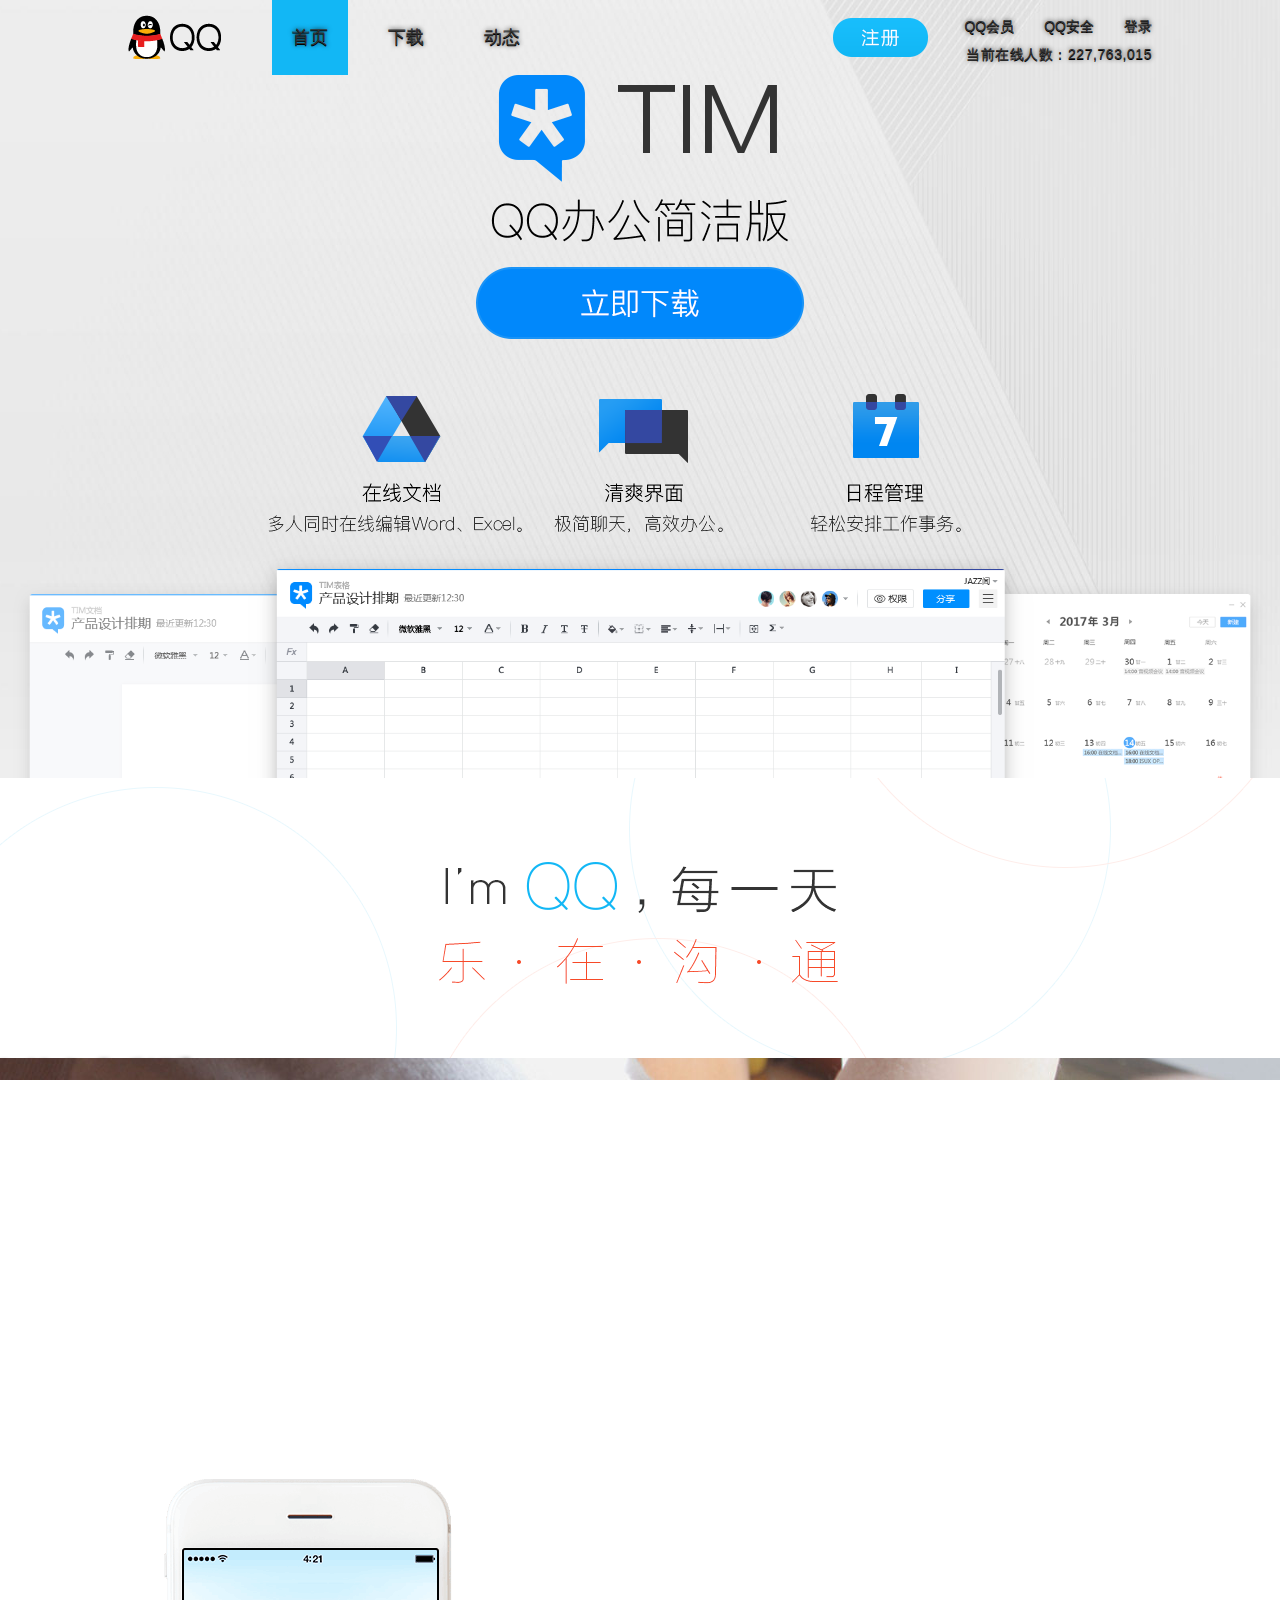
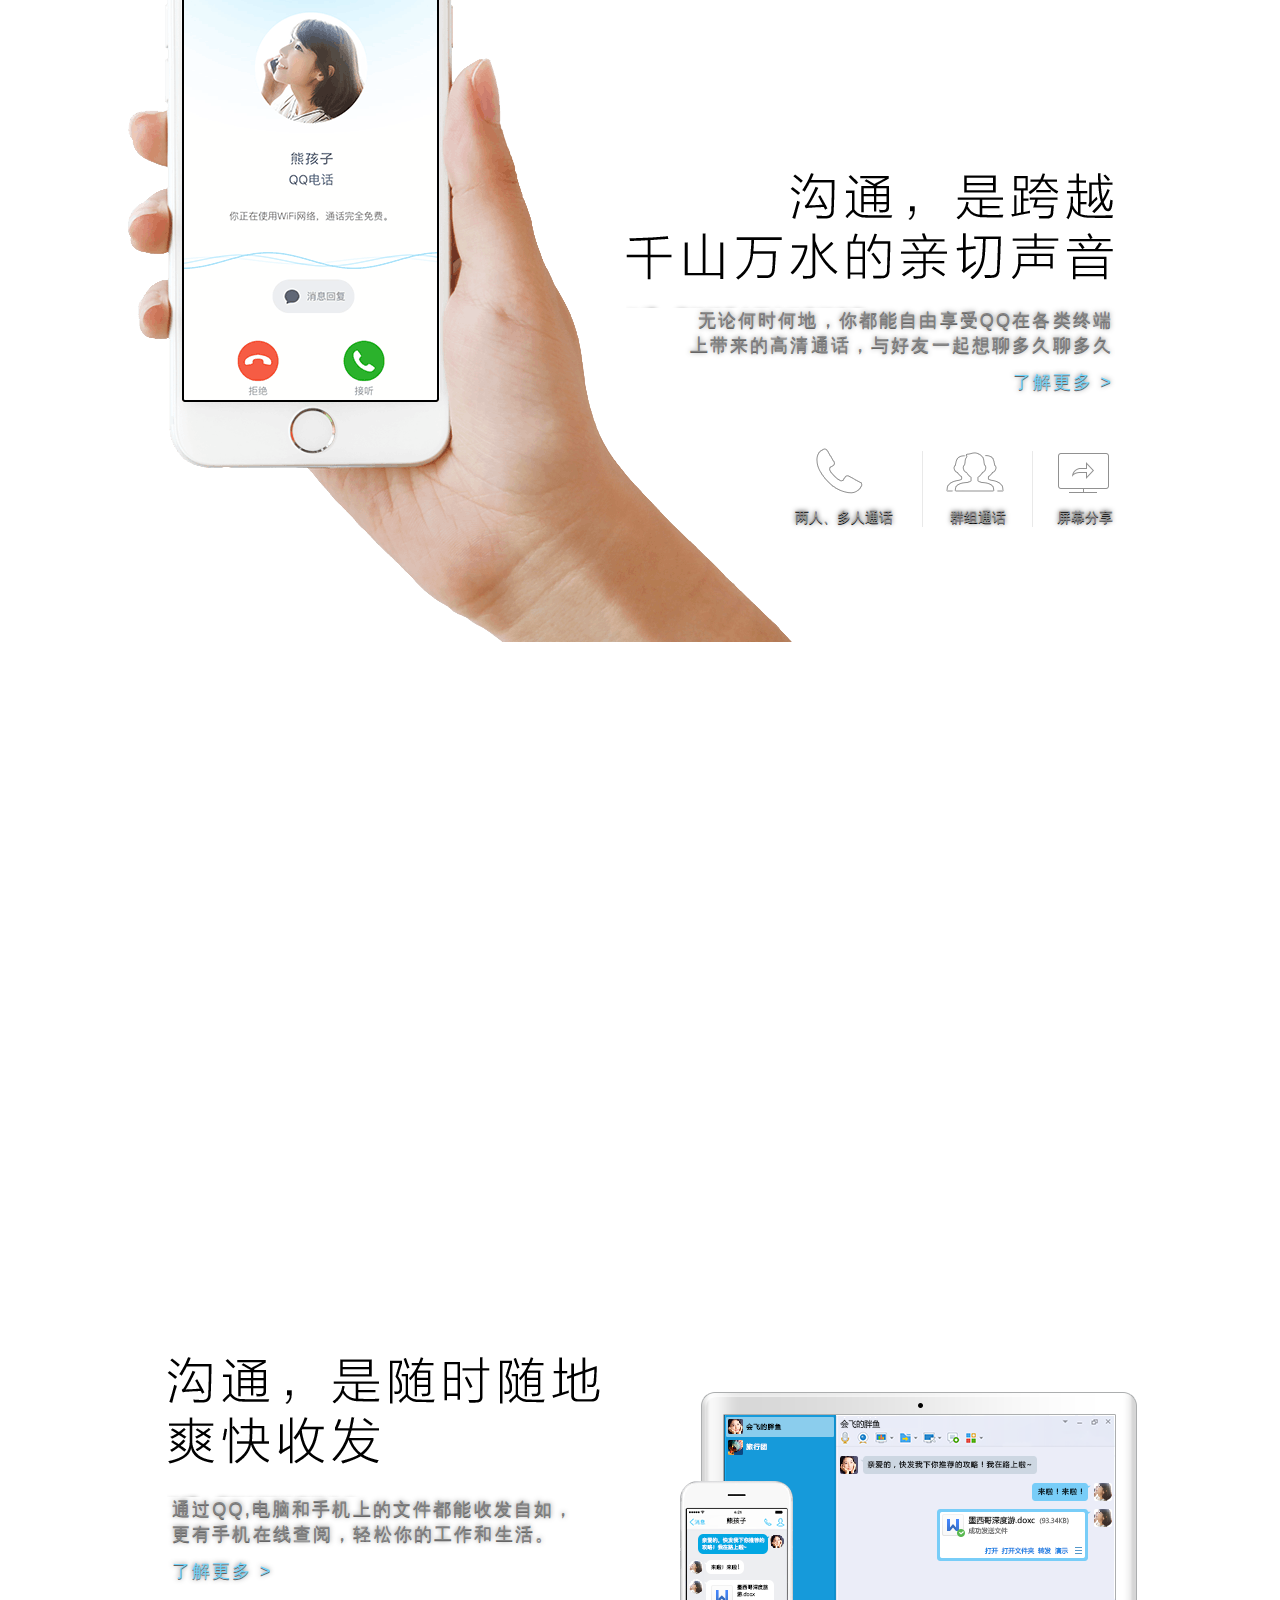
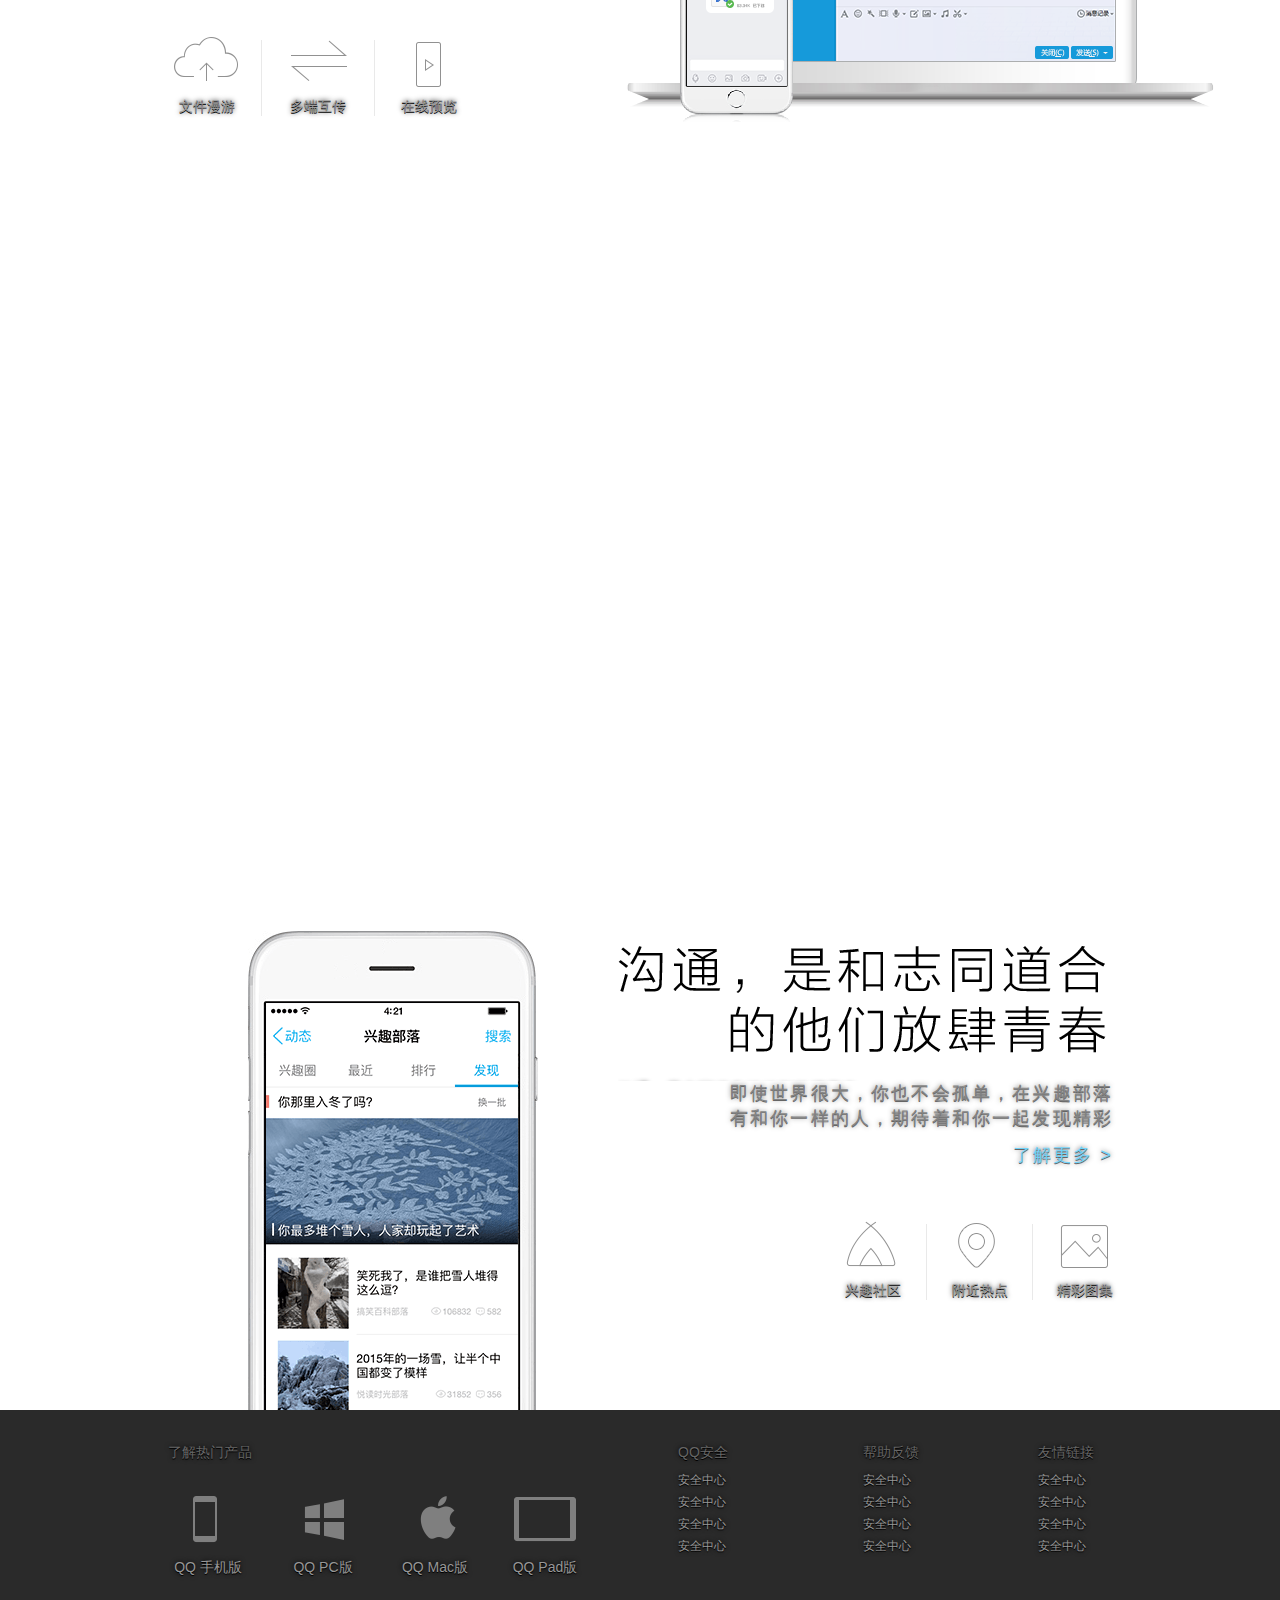
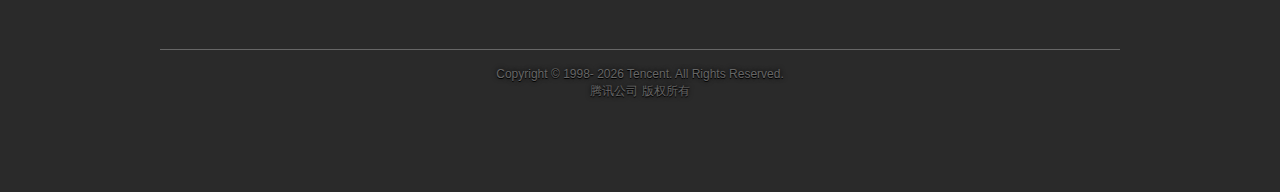
==== QQTIM_demo/index.html @ 2fc1c4fd "更新" ====
<!DOCTYPE html>
<html lang="en">

<head>
    <meta charset="UTF-8">
    <meta name="viewport" content="width=device-width, initial-scale=1.0">
    <meta http-equiv="X-UA-Compatible" content="ie=edge">
    <title>Document</title>
    <link rel="stylesheet" href="css/style.css" />
    <link rel="stylesheet" href="css/index.css" />
    <script src="js/jquery.min.js"></script>
    <script src="js/jquery.stellar.min.js"></script>
    <script>
    $(function() {
        $.stellar({
             horizontalScrolling: false,
            responsive: true
        });
    })
    </script>
</head>

<body>
    <!-- 导航栏部分 -->
    <div id="topbar" class="topbar">
        <div class="toppic">
            <div class="topside">
                <a href="#" class="logoLink">im.qq.com</a>
                <ul id="topNav" class="topNav">
                    <li class="current"><a href="#">首页</a></li>
                    <li><a href="#">下载</a></li>
                    <li><a href="#">动态</a></li>
                </ul>
            </div>
            <div class="topTool">
                <a class="barzc" href="#" target="_blank">注册</a>
                <ul>
                    <li id="loginInfo">
                        <a id="login" href="#">登录</a>
                        <div id="loginPenel" class="loginPenel">
                            <span class="trg"></span>
                            <div class="logindrop">
                                <div id="nick" class="nick">Hi,飞翔的企鹅</div>
                                <div class="lgout"><a id="lgout" href="javascript:;">[退出]</a></div>
                            </div>
                        </div>
                    </li>
                    <li><a href="#" target="_blank">QQ安全</a></li>
                    <li><a href="#" target="_blank">QQ会员</a></li>
                </ul>
                <div class="flashData"><a id="viewOnline" href="#">当前在线人数：<em id="cur_online">227,763,015</em></a></div>
            </div>
        </div>
    </div>


    <!-- 中间部分 -->

    <!--S banner-->
    <div class="crossbanenr wrap">
        <ul id="crossbanenr">
            <li class="timbg">
                <div class="tim-content tim">
                    <div class="bnleft">
                        <div class="tim-wenzi"></div>
                        <div class="tim-btn">
                            <a href="#" target="_blank"></a>
                        </div>
                        <div class="tim-icon"></div>
                    </div>
                    <img src="images/doc-j2.png" class="tim-img">
                </div>
            </li>

        </ul>
    </div>


    <!-- 页面主题部分 -->

    <div class="content">
        <h1>I'm QQ - 每一天，乐在沟通</h1>
        <div id="fisrtbg" class="activebg fisrtbg" data-stellar-background-ratio="0.05"></div>
        <div class="qfigure qcall">
            <div class="qw960">
                <div class="txtwrap">
                    <h2>沟通，是跨越千山万水的亲切声音</h2>
                    <p>无论何时何地，你都能自由享受QQ在各类终端<br />上带来的高清通话，与好友一起想聊多久聊多久</p>
                    <p><a class="knmore" href="#" target="_blank">了解更多 &gt;</a></p>
                    <ul class="figs">
                        <li class="f01">屏幕分享</li>
                        <li class="f02">群组通话</li>
                        <li class="f03">两人、多人通话</li>
                    </ul>
                </div>
                <div class="qcallAnimate">
                </div>
            </div>
        </div>
    </div>
    <div id="secondbg" class="activebg secondbg" data-stellar-background-ratio="0.05"></div>
    <div class="qfigure qfile">
        <div class="qw960">
            <div class="txtwrap">
                <h2>沟通，是随时随地爽快收发</h2>
                <p>通过QQ,电脑和手机上的文件都能收发自如，<br />更有手机在线查阅，轻松你的工作和生活。</p>
                <p><a class="knmore" href="#" target="_blank">了解更多 &gt;</a></p>
                <ul class="figs">
                    <li class="f01">文件漫游</li>
                    <li class="f02">多端互传</li>
                    <li class="f03">在线预览</li>
                </ul>
            </div>
            <div class="qfileAnimate">
            </div>
        </div>
    </div>
    <div id="thirdbg" class="activebg thirdbg" data-stellar-background-ratio="0.05"></div>
    <div class="qfigure qblog">
        <div class="qw960">
            <div class="txtwrap">
                <h2>沟通，是志同道合的他们放肆青春</h2>
                <p>即使世界很大，你也不会孤单，在兴趣部落<br />有和你一样的人，期待着和你一起发现精彩</p>
                <p><a class="knmore" href="#" target="_blank">了解更多 &gt;</a></p>
                <ul class="figs">
                    <li class="f01">精彩图集</li>
                    <li class="f02">附近热点</li>
                    <li class="f03">兴趣社区</li>
                </ul>
            </div>
            <div class="qblogAnimate">
                <div class="qblogWrap">
                    <div class="pic1"></div>
                    <div class="pic2"></div>
                    <div class="pic3"></div>
                </div>
            </div>
        </div>
    </div>


    <!-- 页面底部制作 -->

    <!--S footer-->
    <div class="newfoot">
        <div class="qmaps">
            <div class="plats">
                <h3>了解热门产品</h3>
                <a class="plmb" href="#" target="_blank">QQ 手机版</a>
                <a class="plpc" href="#" target="_blank">QQ PC版</a>
                <a class="plmac" href="#" target="_blank">QQ Mac版</a>
                <a class="plpad" href="#" target="_blank">QQ Pad版</a>
            </div>

            <div class="map qac">
                <h3>QQ安全</h3>
                <ul>
                    <li><a href="#" target="_blank">安全中心</a></li>
                    <li><a href="#" target="_blank">安全中心</a></li>
                    <li><a href="#" target="_blank">安全中心</a></li>
                    <li><a href="#" target="_blank">安全中心</a></li>

                </ul>
            </div>

            <div class="map qfaq">
                <h3>帮助反馈</h3>
                <ul>
                    <li><a href="#" target="_blank">安全中心</a></li>
                    <li><a href="#" target="_blank">安全中心</a></li>
                    <li><a href="#" target="_blank">安全中心</a></li>
                    <li><a href="#" target="_blank">安全中心</a></li>

                </ul>
            </div>

            <div class="map qlink">
                <h3>友情链接</h3>
                <ul>
                    <li><a href="#" target="_blank">安全中心</a></li>
                    <li><a href="#" target="_blank">安全中心</a></li>
                    <li><a href="#" target="_blank">安全中心</a></li>
                    <li><a href="#" target="_blank">安全中心</a></li>

                </ul>
            </div>
        </div>
        <div class="copyright">
            <p>Copyright &copy; 1998-
                <script>
                    document.write((new Date()).getFullYear());
                </script> Tencent. All Rights Reserved.</p>
            <p>腾讯公司 版权所有</p>
        </div>
    </div>

    <div id="overlay" class="overlay"></div>

    <div id="flashDiv">
        <div class="flashBar"><a id="flashClose" href="#" class="close">关闭</a></div>
        <div class="flashBox">
            <div id="flashBox">
                <p>
                    <a href="#"><img src="images/get_flash_player.gif" alt="Get Adobe Flash player" /></a>
                </p>
            </div>
        </div>

    </div>

</body>

</html>
---- QQTIM_demo/css/style.css ----
article,
aside,
details,
figcaption,
figure,
footer,
header,
hgroup,
main,
nav,
section,
summary {
    display: block
}

audio,
canvas,
video {
    display: inline-block;
    *display: inline;
    *zoom: 1
}

audio:not([controls]) {
    display: none;
    height: 0
}

[hidden] {
    display: none
}

html {
    font-size: 100%;
    -ms-text-size-adjust: 100%;
    -webkit-text-size-adjust: 100%
}

html,
button,
input,
select,
textarea {
    font-family: sans-serif
}

body {
    margin: 0
}

a:focus {
    outline: thin dotted
}

a:active,
a:hover {
    outline: 0
}

h1 {
    font-size: 2em;
    margin: .67em 0
}

h2 {
    font-size: 1.5em;
    margin: .83em 0
}

h3 {
    font-size: 1.17em;
    margin: 1em 0
}

h4 {
    font-size: 1em;
    margin: 1.33em 0
}

h5 {
    font-size: .83em;
    margin: 1.67em 0
}

h6 {
    font-size: .67em;
    margin: 2.33em 0
}

abbr[title] {
    border-bottom: 1px dotted
}

b,
strong {
    font-weight: 700
}

blockquote {
    margin: 1em 40px
}

dfn {
    font-style: italic
}

hr {
    -moz-box-sizing: content-box;
    box-sizing: content-box;
    height: 0
}

mark {
    background: #ff0;
    color: #000
}

p,
pre {
    margin: 1em 0
}

code,
kbd,
pre,
samp {
    font-family: monospace, serif;
    _font-family: 'courier new', monospace;
    font-size: 1em
}

pre {
    white-space: pre;
    white-space: pre-wrap;
    word-wrap: break-word
}

q {
    quotes: none
}

q:before,
q:after {
    content: '';
    content: none
}

small {
    font-size: 80%
}

sub,
sup {
    font-size: 75%;
    line-height: 0;
    position: relative;
    vertical-align: baseline
}

sup {
    top: -.5em
}

sub {
    bottom: -.25em
}

dl,
menu,
ol,
ul {
    margin: 1em 0
}

dd {
    margin: 0 0 0 40px
}

menu,
ol,
ul {
    padding: 0 0 0 40px
}

nav ul,
nav ol {
    list-style: none;
    list-style-image: none
}

img {
    border: 0;
    -ms-interpolation-mode: bicubic
}

svg:not(:root) {
    overflow: hidden
}

figure {
    margin: 0
}

form {
    margin: 0
}

fieldset {
    border: 1px solid silver;
    margin: 0 2px;
    padding: .35em .625em .75em
}

legend {
    border: 0;
    padding: 0;
    white-space: normal;
    *margin-left: -7px
}

button,
input,
select,
textarea {
    font-size: 100%;
    margin: 0;
    vertical-align: baseline;
    *vertical-align: middle
}

button,
input {
    line-height: normal
}

button,
select {
    text-transform: none
}

button,
html input[type=button],
input[type=reset],
input[type=submit] {
    -webkit-appearance: button;
    cursor: pointer;
    *overflow: visible
}

button[disabled],
html input[disabled] {
    cursor: default
}

input[type=checkbox],
input[type=radio] {
    box-sizing: border-box;
    padding: 0;
    *height: 13px;
    *width: 13px
}

input[type=search] {
    -webkit-appearance: textfield;
    -moz-box-sizing: content-box;
    -webkit-box-sizing: content-box;
    box-sizing: content-box
}

input[type=search]::-webkit-search-cancel-button,
input[type=search]::-webkit-search-decoration {
    -webkit-appearance: none
}

button::-moz-focus-inner,
input::-moz-focus-inner {
    border: 0;
    padding: 0
}

textarea {
    overflow: auto;
    vertical-align: top
}

table {
    border-collapse: collapse;
    border-spacing: 0
}

a {
    text-decoration: none
}

img {
    display: block
}

ul,
li {
    list-style: none;
    margin: 0;
    padding: 0
}

.w1000 {
    width: 1000px;
}
---- QQTIM_demo/css/index.css ----
﻿body {
    font-size: 20px;
    color: white;
    text-shadow: 0 1px 0 black, 0 0 5px black;
}

p {
    padding: 0 0.5em;
    margin: 0;
}

html,
body,
div,
dl,
dt,
dd,
ul,
ol,
li,
h1,
h2,
h3,
h4,
h5,
h6,
pre,
code,
form,
fieldset,
legend,
input,
textarea,
p,
blockquote,
th,
td {
    margin: 0;
    padding: 0;
    font-family: Helvetica, Tahoma, Arial, "Hiragino Sans GB", "Hiragino Sans GB W3", "Microsoft YaHei", STXihei, STHeiti, Heiti, SimSun, sans-serif;
    font-size: 100%;
}

html,
body {
    color: #333
}

body {
    background: #fff;
    overflow-x: hidden;
}

ul,
ol,
li {
    list-style: none;
}

a:link,
a:visited {
    color: #333;
    text-decoration: none;
}

a:hover {
    color: #12b7f5;
}

img {
    border: none;
}

em {
    font-style: normal;
}

h1,
h2,
h3,
h4,
h5 {
    font-weight: normal;
}

.clearfloat:after {
    content: '.';
    display: block;
    overflow: hidden;
    visibility: hidden;
    font-size: 0;
    line-height: 0;
    width: 0;
    height: 0;
}

.clearfloat {
    zoom: 1;
}


/* top */

.max1600 {
    max-width: 1600px;
    min-width: 1007px;
    margin: 0 auto;
}

.topbar {
    position: absolute;
    left: 0;
    top: 0;
    width: 100%;
    height: 150px;
    /*background: transparent url(../images/lineartop.png) repeat-x center top;*/
    z-index: 900;
}

.toppic {
    max-width: 1170px;
    min-width: 980px;
    width: 80%;
    height: 75px;
    margin: 0 auto;
}

.toppic a:link,
.toppic a:visited {
    /*color: #fff;*/
    color: #333;
}

.topicfixed {
    position: fixed;
    left: 0;
    top: 0;
    background: #fff;
    border-bottom: 1px solid #f1f1f1;
}

.topicfixed a:link,
.topicfixed a:visited {
    color: #333;
}

.topside {
    float: left;
    width: 59%;
}

.logoLink {
    float: left;
    display: block;
    width: 106px;
    height: 0px;
    overflow: hidden;
    padding-top: 76px;
    font-size: 0;
    background: transparent url(../images/imlogo_b.png) no-repeat left 15px;
}

.topNav {
    float: left;
    width: 450px;
    padding-left: 18px;
}

.topNav li {
    float: left;
    margin-left: 20px;
}

.topNav li a {
    float: left;
    padding: 0 20px;
    line-height: 75px;
    font-size: 1.125em;
}

.topNav li a:hover {
    background: #12b7f5;
}

.topNav li.current a {
    background: #12b7f5;
}

.topicfixed {
    height: 75px;
}

.topicfixed .logoLink {
    background-image: url(../images/imlogo_b.png);
}


/*.topicfixed li.current a{ background: none; color: #12b7f5;}*/


/*.topicfixed .topNav li a:hover{ background: none; color: #12b7f5;}*/

.topicfixed li.current a {
    background: none;
}

.topicfixed .topNav li a:hover {
    background: none;
}

.topTool {
    float: right;
    width: 320px;
    font-size: 0.875em;
}

.topTool a.barzc {
    float: left;
    width: 96px;
    height: 0;
    overflow: hidden;
    padding: 39px 0 0 0;
    margin: 18px 0 0 0;
    background: transparent url(../images/icons.png) no-repeat 0 -244px;
    text-align: center;
    line-height: 39px;
    color: #fff;
}

.topTool a.barzc:hover,
.topicfixed a.barzc:hover {
    background: transparent url(../images/icons.png) no-repeat 0 -284px;
    color: #fff;
}

.topTool ul {
    float: right;
    height: 40px;
    padding-top: 6px;
}

.topTool li {
    float: right;
    margin-left: 30px;
    position: relative;
    line-height: 40px;
}

.topTool .login {
    height: 43px;
    line-height: 43px;
}

.topTool .login span {
    padding: 0 18px;
    color: #cecece;
}


/*.topTool a:hover{ color:#12b7f5;}*/

.flashData {
    float: right;
    line-height: 17px;
    text-align: right;
    letter-spacing: 0.04em;
}

.flashData a:hover {
    text-decoration: underline;
}

.topicfixed a.barzc {
    display: inline;
}

#loginInfo img {
    float: left;
    width: 25px;
    height: 25px;
    margin-top: 5px;
    vertical-align: middle;
    border-radius: 12px;
    cursor: pointer;
}

.loginPenel {
    display: none;
    position: absolute;
    right: 0;
    top: 30px;
    width: 120px;
    height: 85px;
    z-index: 100;
}

.loginPenel .trg {
    position: absolute;
    right: 8px;
    top: 4px;
    width: 10px;
    height: 7px;
    background: transparent url(../images/trg.png) no-repeat 0 0;
    font-size: 0;
}

.logindrop {
    width: 120px;
    height: 75px;
    margin-top: 10px;
    background: #fff;
}

.nick {
    width: 100px;
    height: 39px;
    overflow: hidden;
    margin: 0 auto;
    white-space: nowrap;
    line-height: 39px;
    text-align: center;
    text-overflow: ellipsis;
}

.lgout {
    width: 100%;
    border-top: 1px solid #d7d7d7;
    line-height: 35px;
    text-align: center;
}

.lgout a:link,
.lgout a:visited {
    color: #333;
}


/* banner */

.crossbanenr {
    width: 100%;
    height: 778px;
}

.crossbanenr ul {
    position: relative;
    width: 100%;
    height: 100%;
    overflow: hidden;
    /*max-width: 1920px; */
    min-width: 1007px;
    margin: 0 auto;
}

.crossbanenr li {
    position: absolute;
    left: 50%;
    top: 0;
    width: 1920px;
    height: 100%;
    margin: 0 0 0 -960px;
    display: none;
    z-index: 1;
}

.crossbanenr li:first-child {
    display: block;
}

.crossbanenr li.current {
    z-index: 2;
}

.crossbanenr li.pcqqbg {
    background: transparent url(../images/pcqq-bg.jpg) no-repeat center top;
}

.crossbanenr li.timbg {
    background: transparent url(../images/tim_bg_1.jpg) no-repeat center center;
    background-size: cover;
    left: 0;
    top: 0;
    width: 100%;
    margin: 0;
}

.crossbanenr li.mbqqbg {
    background: transparent url(../images/mb60-b.jpg) no-repeat center center;
}

.crossbanenr li.padqqbg {
    background: transparent url(../images/hdbig.jpg) no-repeat center top;
}

.crossbanenr li.watchbg {
    background: transparent url(../images/im_watch_b.jpg) no-repeat center top;
}


/****start 轮播banner*****/


/*.timbg{background-color:#2f9be9;}*/

.bn-content {
    position: relative;
    width: 60.885%;
    max-width: 1200px;
    min-width: 960px;
    margin: 0 auto;
    height: 100%;
}

.banner-down {
    margin-top: 20px;
    margin-left: 28px;
}

.bnleft {
    left: 0;
}

.bnright {
    right: 0;
}

.tim-content {
    position: relative;
    width: 98%;
    max-width: 1900px;
    min-width: 960px;
    margin: 0 auto;
    height: 100%;
}

.pcqqbg .bnleft {
    position: absolute;
    top: 28.138%;
    left: 3.6979%;
}

.pcqq-wenzi {
    background: url("../images/pc-ver894.png") no-repeat center top;
    width: 470px;
    height: 329px;
}

.pcqq-btn a {
    position: absolute;
    width: 386px;
    height: 76px;
    background: url("../images/pcqq-btn.png") no-repeat center top;
}

.pcqqbg .bnright {
    position: absolute;
    top: 19.456%;
    right: -60px;
}

.pcqq-fig {
    background: url("../images/pcqq-fig.png");
    width: 571px;
    height: 685px;
}

.tim .bnleft {
    /*position: absolute;top:27.196%;left: 0;*/
    padding-top: 6%;
}

.tim-wenzi {
    background: url("../images/logo.png") no-repeat center top;
    width: 297px;
    height: 167px;
    margin: 0 auto;
}

.tim-btn a {
    /*position: absolute;*/
    display: block;
    width: 328px;
    height: 72px;
    background: url("../images/btn.png") no-repeat center top;
    margin: 2% auto 4%;
}

.tim-icon {
    background: url("../images/icon.png") no-repeat center top;
    width: 812px;
    height: 147px;
    margin: 0 auto;
}

.tim .bnright {
    position: absolute;
    top: 24.196%;
    right: -17.7604%;
}

.tim-fig {
    background: url("../images/tim-fig1.png");
    width: 859px;
    height: 518px;
}

.tim-img {
    width: 100%;
    height: auto;
    /*left: 0.8%;*/
    /*bottom: 0;*/
    /*position: absolute;*/
}


/****end 轮播banner*****/

.bncont {
    position: relative;
    width: 948px;
    height: 100%;
    margin: 0 auto;
}

.bntxt {
    position: absolute;
    left: -53px;
    top: 50%;
    width: 473px;
    height: 390px;
    margin-top: -195px;
    z-index: 10;
}

.bntxt h2 {
    width: 100%;
    height: 0;
    overflow: hidden;
    padding-top: 329px;
    text-indent: -9999px;
}

.bntxt a {
    display: block;
    width: 386px;
    height: 0;
    overflow: hidden;
    margin: 0 auto;
    padding-top: 76px;
    background: transparent url(../images/btn541b.png) no-repeat 0 0;
    text-align: center;
    line-height: 76;
    font-size: 30px;
    letter-spacing: 15px;
}

.bntxt a:link,
.bntxt a:visited {
    color: #fff;
}

.bntxt a.bnzc {
    background-position: 0 0;
}

.bntxt a.bnzc:hover {
    background-position: 0 -77px;
}

.bntxt a.bnxz {
    background-position: 0 0;
}

.bntxt a.bnxz:hover {
    background-position: 0 -77px;
}

.pcqqbg .bntxt h2 {
    background: transparent url(../images/pc-ver894.png) no-repeat center top;
}

.mbqqbg .bntxt h2 {
    background: transparent url(../images/mbver636.png) no-repeat center top;
}

.padqqbg .bntxt h2 {
    background: transparent url(../images/hdtxt5.png) no-repeat 35px top;
}

.watchbg .bntxt h2 {
    background: transparent url(../images/watch_tit.png) no-repeat center 40px;
}

.pcqqbg .bnimg {
    position: absolute;
    right: -200px;
    top: 150px;
    width: 601px;
    height: 744px;
    background: transparent url(../images/pc68fig.png) no-repeat 0 0;
    z-index: 1;
}

.mbqqbg .bnimg {
    position: absolute;
    right: -168px;
    top: 130px;
    width: 820px;
    height: 977px;
    background: transparent url(../images/mb54fig.png) no-repeat 0 0;
    z-index: 1;
}

.circle {
    position: relative;
    width: 100%;
    height: 52px;
    margin-top: -52px;
    background: transparent url(../images/linearbot.png) repeat-x left top;
    text-align: center;
    z-index: 5;
}

.circle span {
    margin: 0 5px;
    padding: 2px 5px;
    background: transparent url(../images/nav.png) no-repeat center center;
    cursor: pointer;
}

.circle span.on {
    background-image: url(../images/navcur.png);
}

.content {
    width: 100%;
}

.content h1 {
    width: 100%;
    height: 0;
    overflow: hidden;
    padding-top: 280px;
    background: #fff url(../images/brand.png) no-repeat center top;
}

.activebg {
    position: relative;
    width: 100%;
    height: 600px;
    background: #fff;
    background-attachment: fixed;
    background-position: center 0;
    background-repeat: no-repeat;
}

.fisrtbg {
    background-image: url(../images/fisrtbg.jpg);
}

.secondbg {
    background-image: url(../images/avd.jpg);
}

.thirdbg {
    background-image: url(../images/blog.jpg);
}

.txtwrap p {
    font-size: 18px;
    letter-spacing: 0.12em;
}

.qfigure {
    width: 100%;
    height: 584px;
    background: #fff;
}

.qw960 {
    position: relative;
    width: 960px;
    height: 584px;
    margin: 0 auto;
}

.qcallAnimate {
    position: absolute;
    left: -32px;
    bottom: 0;
    width: 664px;
    height: 763px;
    background: transparent url(../images/pic1.png) no-repeat 0 0;
}

.qcall .txtwrap {
    position: absolute;
    right: 7px;
    top: 115px;
    width: 487px;
}

.qcall h2 {
    width: 100%;
    height: 0;
    overflow: hidden;
    padding-top: 135px;
    background: transparent url(../images/qcall_txt.png) no-repeat 0 0;
}

.qcall p {
    width: 100%;
    margin-bottom: 12px;
    line-height: 25px;
    text-align: right;
    opacity: 0.6;
}

.figs {
    width: 100%;
    padding-top: 44px;
    min-height: 77px;
}

.figs li {
    padding: 58px 0 0;
    color: #a0a0a0;
    font-size: 14px;
    text-align: center;
}

.qcall .figs {
    background: transparent url(../images/qcall_figs.png) no-repeat 190px 41px;
}

.qcall .figs li {
    float: right;
    border-left: 1px solid #e9e9e9;
}

.qcall .figs li.f01 {
    width: 80px;
    text-align: right;
}

.qcall .figs li.f02 {
    width: 109px;
}

.qcall .figs li.f03 {
    width: 156px;
    border: none;
}

.qcallWrap {
    position: relative;
    width: 251px;
    height: 446px;
    overflow: hidden;
    left: 57px;
    top: 72px;
}

.qcallWrap .pic1 {
    position: absolute;
    left: 0;
    top: 0;
    width: 255px;
    height: 450px;
    background: transparent url(../images/qcall_fig1.png) no-repeat 0 0;
    z-index: 2;
    opacity: 0;
    filter: Alpha(opacity=0);
}

.qcallbtn {
    position: absolute;
    left: 200px;
    top: 295px;
    width: 30px;
    height: 30px;
    background: transparent url(../images/point.png) no-repeat 0 0;
    z-index: 1;
    opacity: 0;
    filter: Alpha(opacity=0);
}


/*qfile*/

.qfileAnimate {
    position: absolute;
    right: -100px;
    bottom: 104px;
    width: 597px;
    height: 330px;
    background: transparent url(../images/pic2.png) no-repeat 0 0;
}

.qfile .txtwrap {
    position: absolute;
    left: 7px;
    top: 115px;
    width: 450px;
}

.qfile h2 {
    width: 100%;
    height: 0;
    overflow: hidden;
    padding-top: 140px;
    background: transparent url(../images/txt.png) no-repeat 0 0;
}

.qfile p {
    width: 90%;
    margin-bottom: 12px;
    padding-left: 5px;
    line-height: 25px;
    opacity: 0.6;
}

.qfile .figs {
    background: transparent url(../images/qfile_figs.png) no-repeat 7px 41px;
}

.qfile .figs li {
    float: left;
    border-right: 1px solid #e9e9e9;
}

.qfile .figs li.f01 {
    width: 94px;
    text-align: left;
    text-indent: 12px;
}

.qfile .figs li.f02 {
    width: 112px;
}

.qfile .figs li.f03 {
    width: 108px;
    border: none;
}

.qfileWrap {
    position: relative;
    left: 27px;
    top: 259px;
    width: 328px;
    height: 280px;
}

.qfileWrap .pic1 {
    position: absolute;
    left: 10px;
    top: 0;
    width: 275px;
    height: 83px;
    background: transparent url(../images/qfile_fig1.png) no-repeat 0 0;
    opacity: 0;
}

.qfileWrap .pic2 {
    position: absolute;
    right: 12px;
    top: 114px;
    width: 140px;
    height: 118px;
    background: transparent url(../images/qfile_fig2.png) no-repeat 0 0;
    opacity: 0;
}

.qfbar {
    position: absolute;
    left: 78px;
    top: 71px;
    width: 194px;
    height: 3px;
    overflow: hidden;
    background: #e6e6e6;
    opacity: 0;
}

.qfbar .bar {
    width: 30%;
    height: 3px;
    background: #5be10b;
}


/*qblog*/

.qblogAnimate {
    position: absolute;
    left: 88px;
    bottom: 0;
    width: 344px;
    height: 506px;
    background: transparent url(../images/pic3.png) no-repeat -30px 0;
}

.qblog .txtwrap {
    position: absolute;
    right: 7px;
    top: 120px;
    width: 495px;
}

.qblog h2 {
    width: 100%;
    height: 0;
    overflow: hidden;
    padding-top: 135px;
    background: transparent url(../images/qblog_txt.png) no-repeat 0 0;
}

.qblog p {
    width: 100%;
    margin-bottom: 12px;
    line-height: 25px;
    text-align: right;
    opacity: 0.6;
}

.qblog .figs {
    background: transparent url(../images/qblog_figs.png) no-repeat 228px 41px;
}

.qblog .figs li {
    float: right;
    border-left: 1px solid #e9e9e9;
}

.qblog .figs li.f01 {
    width: 80px;
    text-align: right;
}

.qblog .figs li.f02 {
    width: 105px;
}

.qblog .figs li.f03 {
    width: 106px;
    border: none;
}

.qblogWrap {
    position: relative;
    left: 0;
    top: 217px;
    width: 291px;
    height: 150px;
}

.qblogWrap div {
    position: absolute;
    top: 0;
    width: 150px;
    height: 150px;
}

.qblogWrap .pic1 {
    left: -122px;
    background: transparent url(../images/qblog_fig1.png) no-repeat 0 0;
    opacity: 0;
}

.qblogWrap .pic2 {
    left: 70px;
    background: transparent url(../images/qblog_fig2.png) no-repeat 0 0;
    opacity: 0;
}

.qblogWrap .pic3 {
    right: -119px;
    background: transparent url(../images/qblog_fig3.png) no-repeat 0 0;
    opacity: 0;
}

.morefigs {
    width: 100%;
    height: 87px;
    padding-top: 43px;
    border-top: 1px solid #e5e5e5
}

.morefigs a {
    display: block;
    width: 332px;
    height: 0;
    overflow: hidden;
    padding-top: 45px;
    margin: 0 auto;
    background: transparent url(../images/morefigs.png) no-repeat 0 0;
}

a.knmore:link,
a.knmore:visited {
    color: #12b7f5;
}


/* flash */

.flashBar {
    float: right;
    width: 67px;
}

.flashBar a {
    display: block;
    width: 67px;
    height: 0;
    overflow: hidden;
    padding-top: 67px;
    background: #000 url(../images/flahicons.png) no-repeat 0 0;
    border-bottom: 1px solid #333;
}

.flashBar a.close {
    background-position: 14px 14px;
}

.flashBar a.sharetozone {
    background-position: 14px -52px;
}

.flashBar a.sharetoweibo {
    background-position: 14px -120px;
}

.flashBar a.close:hover {
    background-position: -52px 14px;
}

.flashBar a.sharetozone:hover {
    background-position: -52px -52px;
}

.flashBar a.sharetoweibo:hover {
    background-position: -52px -120px;
}

.flashBox {
    float: left;
    background: url(../images/loading.gif) no-repeat 50% 40%;
    width: 910px;
    height: auto;
}

.overlay {
    display: none;
    position: absolute;
    left: 0;
    top: 0;
    z-index: 9999;
    width: 100%;
    height: 100%;
    background-color: #000;
    opacity: 0.6;
    filter: Alpha(opacity=60);
}

#flashDiv {
    position: absolute;
    left: 50%;
    top: 47px;
    width: 978px;
    height: 721px;
    margin: 0 0 0 -489px;
    display: none;
    z-index: 10000;
    position: fixed;
}

.togame {
    clear: both;
    padding-right: 80px;
    height: 31px;
    text-align: right;
}


/* footer */

.newfoot {
    width: 100%;
    height: 348px;
    padding-top: 34px;
    background: #2a2a2a;
    font-size: 0.75em;
}

.newfoot a:link,
.newfoot a:visited {
    color: #979797;
}

.newfoot a:hover {
    color: #cfcfcf;
}

.qmaps {
    width: 960px;
    height: 205px;
    margin: 0 auto;
}

.plats {
    float: left;
    width: 510px;
    padding-left: 8px;
}

.plats h3 {
    height: 50px;
    color: #666;
    font-size: 14px;
}

.plats a {
    float: left;
    padding-top: 65px;
    background: transparent url(../images/plats1.png) no-repeat 0 0;
    text-align: center;
    font-size: 14px;
}

.plats a:hover {
    color: #12b7f5;
}

.plats a.plmb {
    width: 80px;
    margin-right: 35px;
    background-position: 0px 0;
}

.plats a.plmb:hover {
    background-position: 0px -93px;
}

.plats a.plpc {
    width: 80px;
    margin-right: 30px;
    background-position: -105px 0;
}

.plats a.plpc:hover {
    background-position: -105px -93px;
}

.plats a.plmac {
    width: 84px;
    margin-right: 30px;
    background-position: -210px 0;
}

.plats a.plmac:hover {
    background-position: -210px -93px;
}

.plats a.plpad {
    width: 76px;
    background-position: -326px 0;
}

.plats a.plpad:hover {
    background-position: -326px -93px;
}

.map {
    float: left;
}

.map h3 {
    height: 25px;
    color: #666;
    font-size: 14px;
}

.map li {
    line-height: 22px;
}

.qac {
    width: 185px;
}

.qfaq {
    width: 175px;
}

.qlink {
    width: 80px;
}

.copyright {
    clear: both;
    width: 960px;
    margin: 0 auto;
    padding-top: 16px;
    border-top: 1px solid #666;
    line-height: 17px;
    text-align: center;
    color: #666;
}

.login_div {
    display: none;
    position: fixed;
    left: 50%;
    top: 50%;
    width: 622px;
    height: 368px;
    margin: -184px 0 0 -311px;
    z-index: 99999;
}

#pg2 .qfileWrap .pic1 {
    opacity: 1;
    -webkit-transform-origin: left;
    -moz-transform-origin: left;
    -o-transform-origin: left;
    -ms-transform-origin: left;
    transform-origin: left;
    -webkit-animation: zoomIn 0.2s ease 0.1s;
    -moz-animation: zoomIn 0.2s ease 0.1s;
    -o-animation: zoomIn 0.2s ease 0.1s;
    animation: zoomIn 0.2s ease 0.1s;
    -webkit-animation-fill-mode: backwards;
    -moz-animation-fill-mode: backwards;
    -o-animation-fill-mode: backwards;
    animation-fill-mode: backwards;
}

#pg2 .qfileWrap .qfbar {
    -webkit-animation: fadeIn 0.4s ease 0.3s;
    -moz-animation: fadeIn 0.4s ease 0.3s;
    -o-animation: fadeIn 0.4s ease 0.3s;
    animation: fadeIn 0.4s ease 0.3s;
    -webkit-animation-fill-mode: forwards;
    -moz-animation-fill-mode: forwards;
    -o-animation-fill-mode: forwards;
    animation-fill-mode: forwards;
}

#pg2 .qfileWrap .bar {
    -webkit-animation: widthall 1s ease 0.4s;
    -moz-animation: widthall 1s ease 0.4s;
    -o-animation: widthall 1s ease 0.4s;
    animation: widthall 1s ease 0.4s;
    -webkit-animation-fill-mode: forwards;
    -moz-animation-fill-mode: forwards;
    -o-animation-fill-mode: forwards;
    animation-fill-mode: forwards;
}

#pg2 .qfileWrap .pic2 {
    opacity: 1;
    -webkit-transform-origin: right;
    -moz-transform-origin: right;
    -o-transform-origin: right;
    -ms-transform-origin: right;
    transform-origin: right;
    -webkit-animation: zoomIn 0.2s ease 1.5s;
    -moz-animation: zoomIn 0.2s ease 1.5s;
    -o-animation: zoomIn 0.2s ease 1.5s;
    animation: zoomIn 0.2s ease 1.5s;
    -webkit-animation-fill-mode: backwards;
    -moz-animation-fill-mode: backwards;
    -o-animation-fill-mode: backwards;
    animation-fill-mode: backwards;
}

#pg3 .qblogWrap .pic1 {
    opacity: 1;
    -webkit-animation: zoomIn 0.2s cubic-bezier(0, .25, .08, 1) 0.4s;
    -moz-animation: zoomIn 0.2s cubic-bezier(0, .25, .08, 1) 0.4s;
    -o-animation: zoomIn 0.2s cubic-bezier(0, .25, .08, 1) 0.4s;
    animation: zoomIn 0.2s cubic-bezier(0, .25, .08, 1) 0.4s;
    -webkit-animation-fill-mode: backwards;
    -moz-animation-fill-mode: backwards;
    -o-animation-fill-mode: backwards;
    animation-fill-mode: backwards;
}

#pg3 .qblogWrap .pic2 {
    opacity: 1;
    -webkit-animation: zoomIn 0.2s cubic-bezier(0, .25, .08, 1) 0.5s;
    -moz-animation: zoomIn 0.2s cubic-bezier(0, .25, .08, 1) 0.5s;
    -o-animation: zoomIn 0.2s cubic-bezier(0, .25, .08, 1) 0.5s;
    animation: zoomIn 0.2s cubic-bezier(0, .25, .08, 1) 0.5s;
    -webkit-animation-fill-mode: backwards;
    -moz-animation-fill-mode: backwards;
    -o-animation-fill-mode: backwards;
    animation-fill-mode: backwards;
}

#pg3 .qblogWrap .pic3 {
    opacity: 1;
    -webkit-animation: zoomIn 0.2s cubic-bezier(0, .25, .08, 1) 0.6s;
    -moz-animation: zoomIn 0.2s cubic-bezier(0, .25, .08, 1) 0.6s;
    -o-animation: zoomIn 0.2s cubic-bezier(0, .25, .08, 1) 0.6s;
    animation: zoomIn 0.2s cubic-bezier(0, .25, .08, 1) 0.6s;
    -webkit-animation-fill-mode: backwards;
    -moz-animation-fill-mode: backwards;
    -o-animation-fill-mode: backwards;
    animation-fill-mode: backwards;
}

@keyframes fadeUp {
    0% {
        opacity: 0;
        transform: translateY(-20px);
    }
    100% {
        opacity: 1;
        transform: translateY(0px);
    }
}

@-moz-keyframes fadeUp {
    0% {
        opacity: 0;
        transform: translateY(-20px);
    }
    100% {
        opacity: 1;
        transform: translateY(0px);
    }
}

@-webkit-keyframes fadeUp {
    0% {
        opacity: 0;
        -webkit-transform: translateY(-20px);
    }
    100% {
        opacity: 1;
        -webkit-transform: translateY(0px);
    }
}

@-o-keyframes fadeUp {
    0% {
        opacity: 0;
        -o-transform: translateY(-20px);
    }
    100% {
        opacity: 1;
        -o-transform: translateY(0px);
    }
}

@-ms-keyframes fadeUp {
    0% {
        opacity: 0;
        -ms-transform: translateY(-20px);
    }
    100% {
        opacity: 1;
        -ms-transform: translateY(0px);
    }
}

@keyframes fadeIn {
    0% {
        opacity: 0;
    }
    100% {
        opacity: 1;
    }
}

@-moz-keyframes fadeIn {
    0% {
        opacity: 0;
    }
    100% {
        opacity: 1;
    }
}

@-webkit-keyframes fadeIn {
    0% {
        opacity: 0;
    }
    100% {
        opacity: 1;
    }
}

@-o-keyframes fadeIn {
    0% {
        opacity: 0;
    }
    100% {
        opacity: 1;
    }
}

@-ms-keyframes fadeIn {
    0% {
        opacity: 0;
    }
    100% {
        opacity: 1;
    }
}

@keyframes widthall {
    0% {
        width: 30%;
    }
    100% {
        width: 100%;
    }
}

@-moz-keyframes widthall {
    0% {
        width: 30%;
    }
    100% {
        width: 100%;
    }
}

@-webkit-keyframes widthall {
    0% {
        width: 30%;
    }
    100% {
        width: 100%;
    }
}

@-o-keyframes widthall {
    0% {
        width: 30%;
    }
    100% {
        width: 100%;
    }
}

@-ms-keyframes widthall {
    0% {
        width: 30%;
    }
    100% {
        width: 100%;
    }
}

@keyframes zoomIn {
    0% {
        transform: scale(0);
    }
    60% {
        transform: scale(1.1);
    }
    100% {
        transform: scale(1);
    }
}

@-moz-keyframes zoomIn {
    0% {
        transform: scale(0);
    }
    60% {
        transform: scale(1.1);
    }
    100% {
        transform: scale(1);
    }
}

@-webkit-keyframes zoomIn {
    0% {
        -webkit-transform: scale(0);
    }
    60% {
        -webkit-transform: scale(1.1);
    }
    100% {
        -webkit-transform: scale(1);
    }
}

@-o-keyframes zoomIn {
    0% {
        -o-transform: scale(0);
    }
    90% {
        -o-transform: scale(1.1);
    }
    100% {
        -o-transform: scale(1);
    }
}

@-ms-keyframes zoomIn {
    0% {
        -ms-transform: scale(0);
    }
    60% {
        -ms-transform: scale(1.1);
    }
    100% {
        -ms-transform: scale(1);
    }
}

@keyframes moveleft {
    0% {
        transform: translateX(100%);
        opacity: 1;
    }
    100% {
        transform: translateX(0);
        opacity: 1;
    }
}

@-moz-keyframes moveleft {
    0% {
        transform: translateX(100%);
        opacity: 1;
    }
    100% {
        transform: translateX(0);
        opacity: 1;
    }
}

@-webkit-keyframes moveleft {
    0% {
        -webkit-transform: translateX(100%);
        opacity: 1;
    }
    100% {
        -webkit-transform: translateX(0);
        opacity: 1;
    }
}

@-o-keyframes moveleft {
    0% {
        -o-transform: translateX(100%);
        opacity: 1;
    }
    100% {
        -o-transform: translateX(0);
        opacity: 1;
    }
}

@-ms-keyframes moveleft {
    0% {
        -ms-transform: translateX(100%);
        opacity: 1;
    }
    100% {
        -ms-transform: translateX(0);
        opacity: 1;
    }
}

@keyframes click {
    0% {
        transform: translateY(0px) translateX(0px);
    }
    80% {
        transform: translateY(80px) translateX(-10px) scale(1);
        opacity: 1;
    }
    90% {
        transform: translateY(80px) translateX(-10px) scale(1);
        opacity: 1;
    }
    100% {
        transform: translateY(80px) translateX(-10px) scale(1.5);
        opacity: 0;
    }
}

@-moz-keyframes click {
    0% {
        transform: translateY(0px) translateX(0px);
    }
    80% {
        transform: translateY(80px) translateX(-10px) scale(1);
        opacity: 1;
    }
    90% {
        transform: translateY(80px) translateX(-10px) scale(1);
        opacity: 1;
    }
    100% {
        transform: translateY(80px) translateX(-10px) scale(1.5);
        opacity: 0;
    }
}

@-webkit-keyframes click {
    0% {
        -webkit-transform: translateY(0px) translateX(0px);
    }
    80% {
        -webkit-transform: translateY(80px) translateX(-10px) scale(1);
        opacity: 1;
    }
    90% {
        -webkit-transform: translateY(80px) translateX(-10px) scale(1);
        opacity: 1;
    }
    100% {
        -webkit-transform: translateY(80px) translateX(-10px) scale(1.5);
        opacity: 0;
    }
}

@-o-keyframes click {
    0% {
        -o-transform: translateY(0px) translateX(0px);
    }
    80% {
        -o-transform: translateY(-240px) translateX(-107px) scale(1);
        opacity: 1;
    }
    90% {
        -o-transform: translateY(-240px) translateX(-107px) scale(1);
        opacity: 1;
    }
    100% {
        -o-transform: translateY(-240px) translateX(-107px) scale(1.5);
        opacity: 0;
    }
}

@-ms-keyframes click {
    0% {
        -ms-transform: translateY(0px) translateX(0px);
    }
    80% {
        -ms-transform: translateY(-240px) translateX(-107px) scale(1);
        opacity: 1;
    }
    90% {
        -ms-transform: translateY(-240px) translateX(-107px) scale(1);
        opacity: 1;
    }
    100% {
        -ms-transform: translateY(-240px) translateX(-107px) scale(1.5);
        opacity: 0;
    }
}
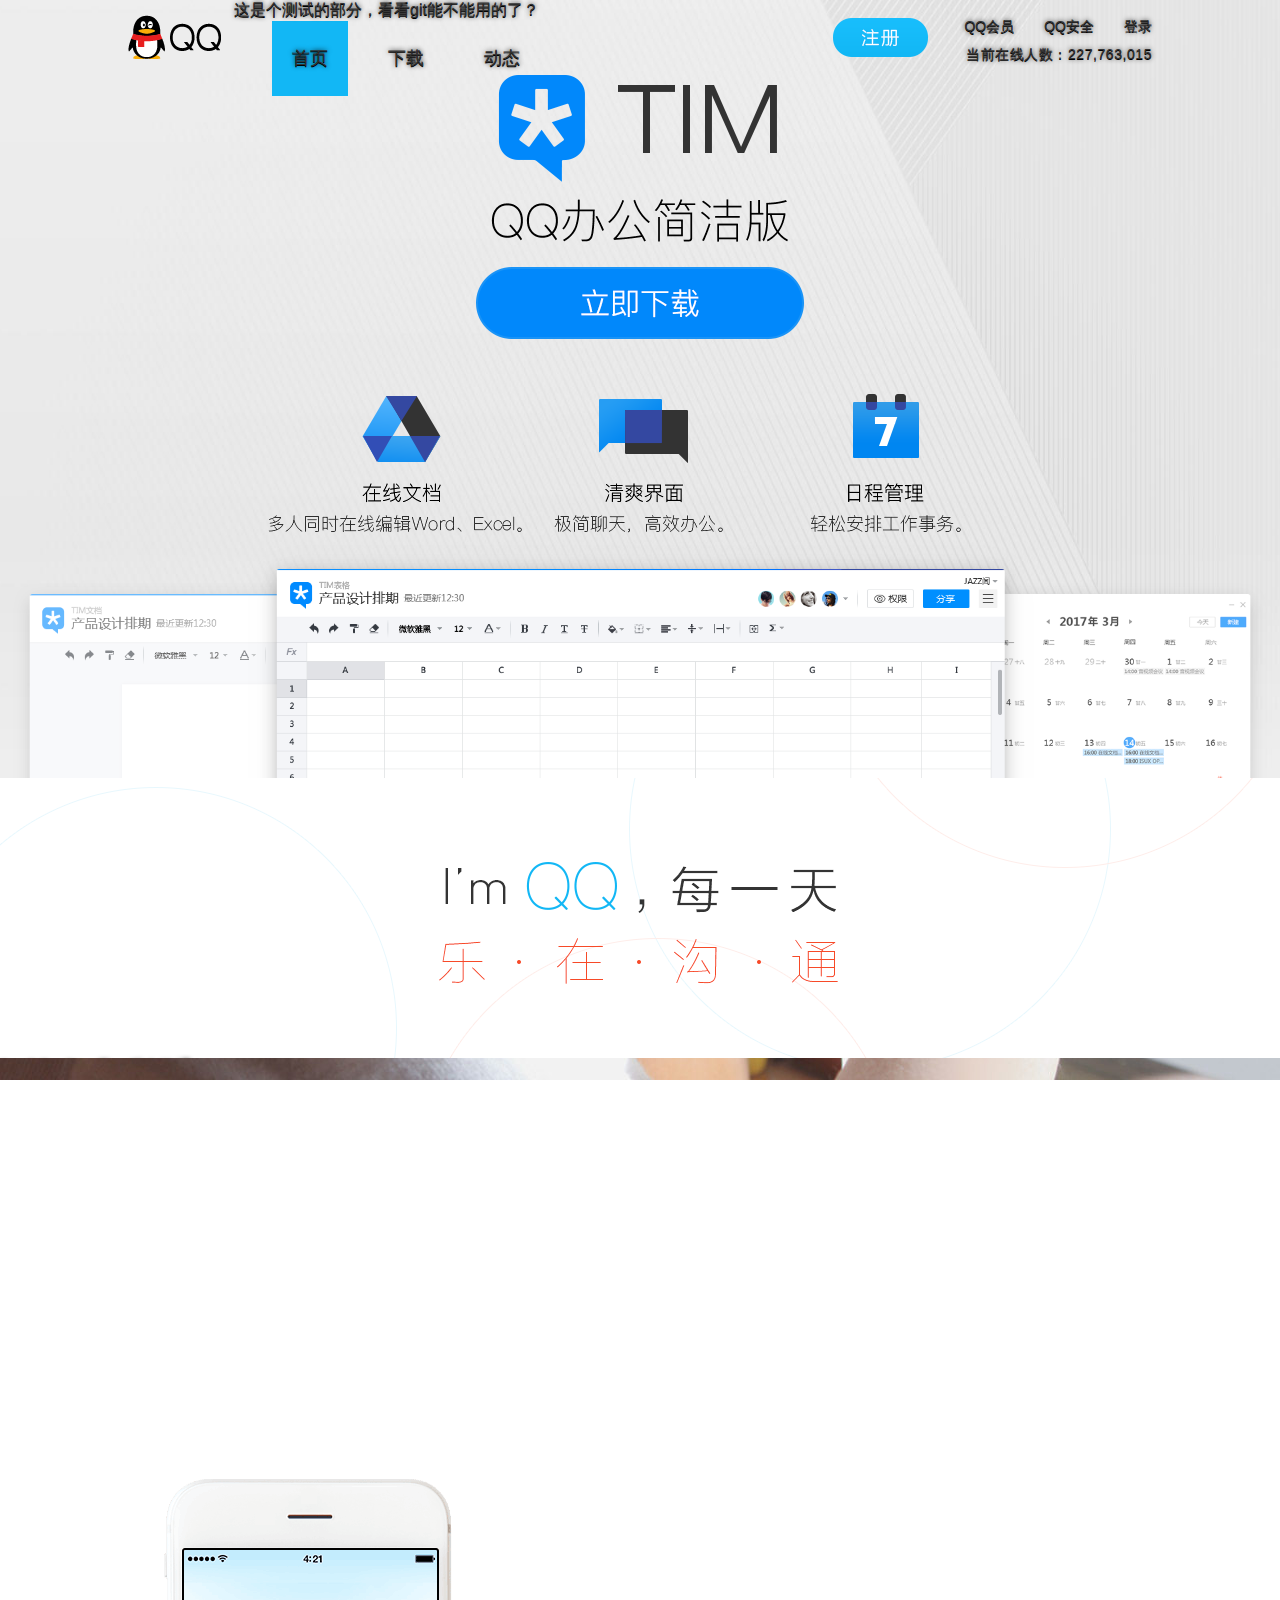
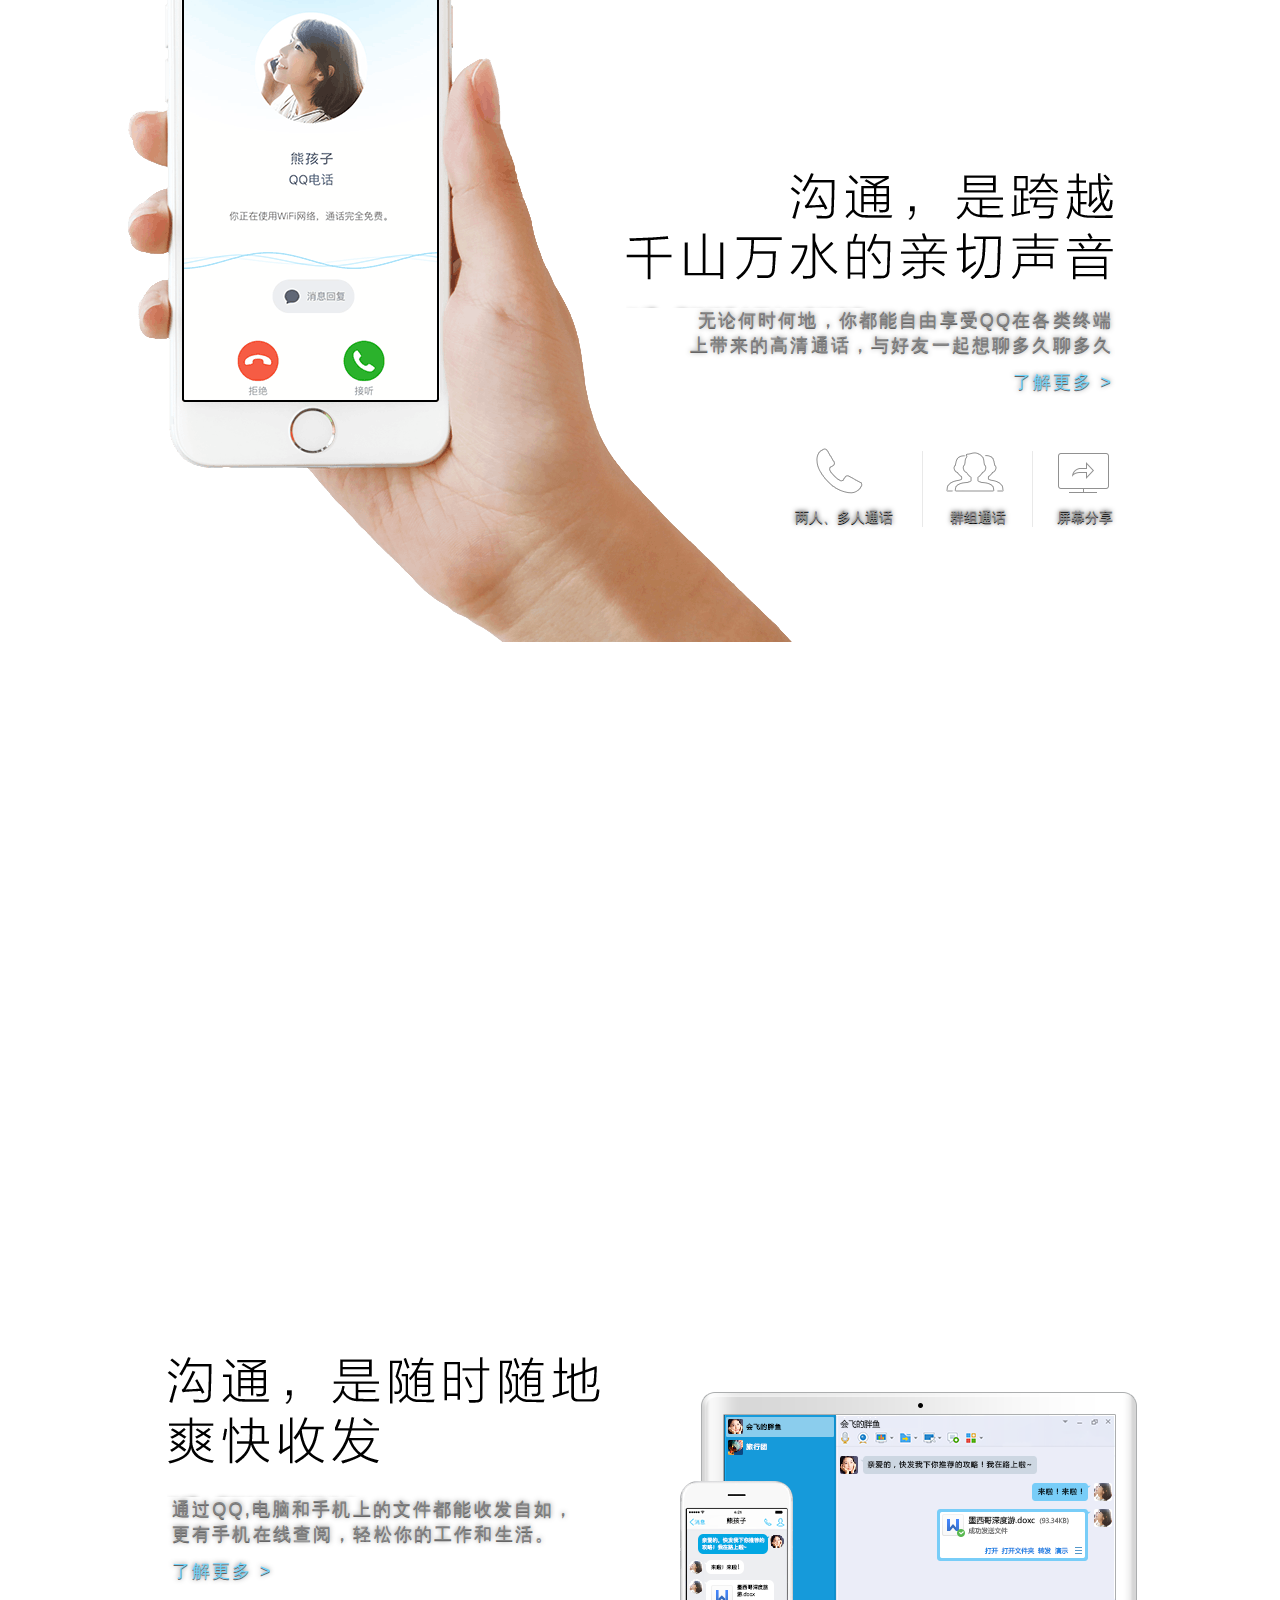
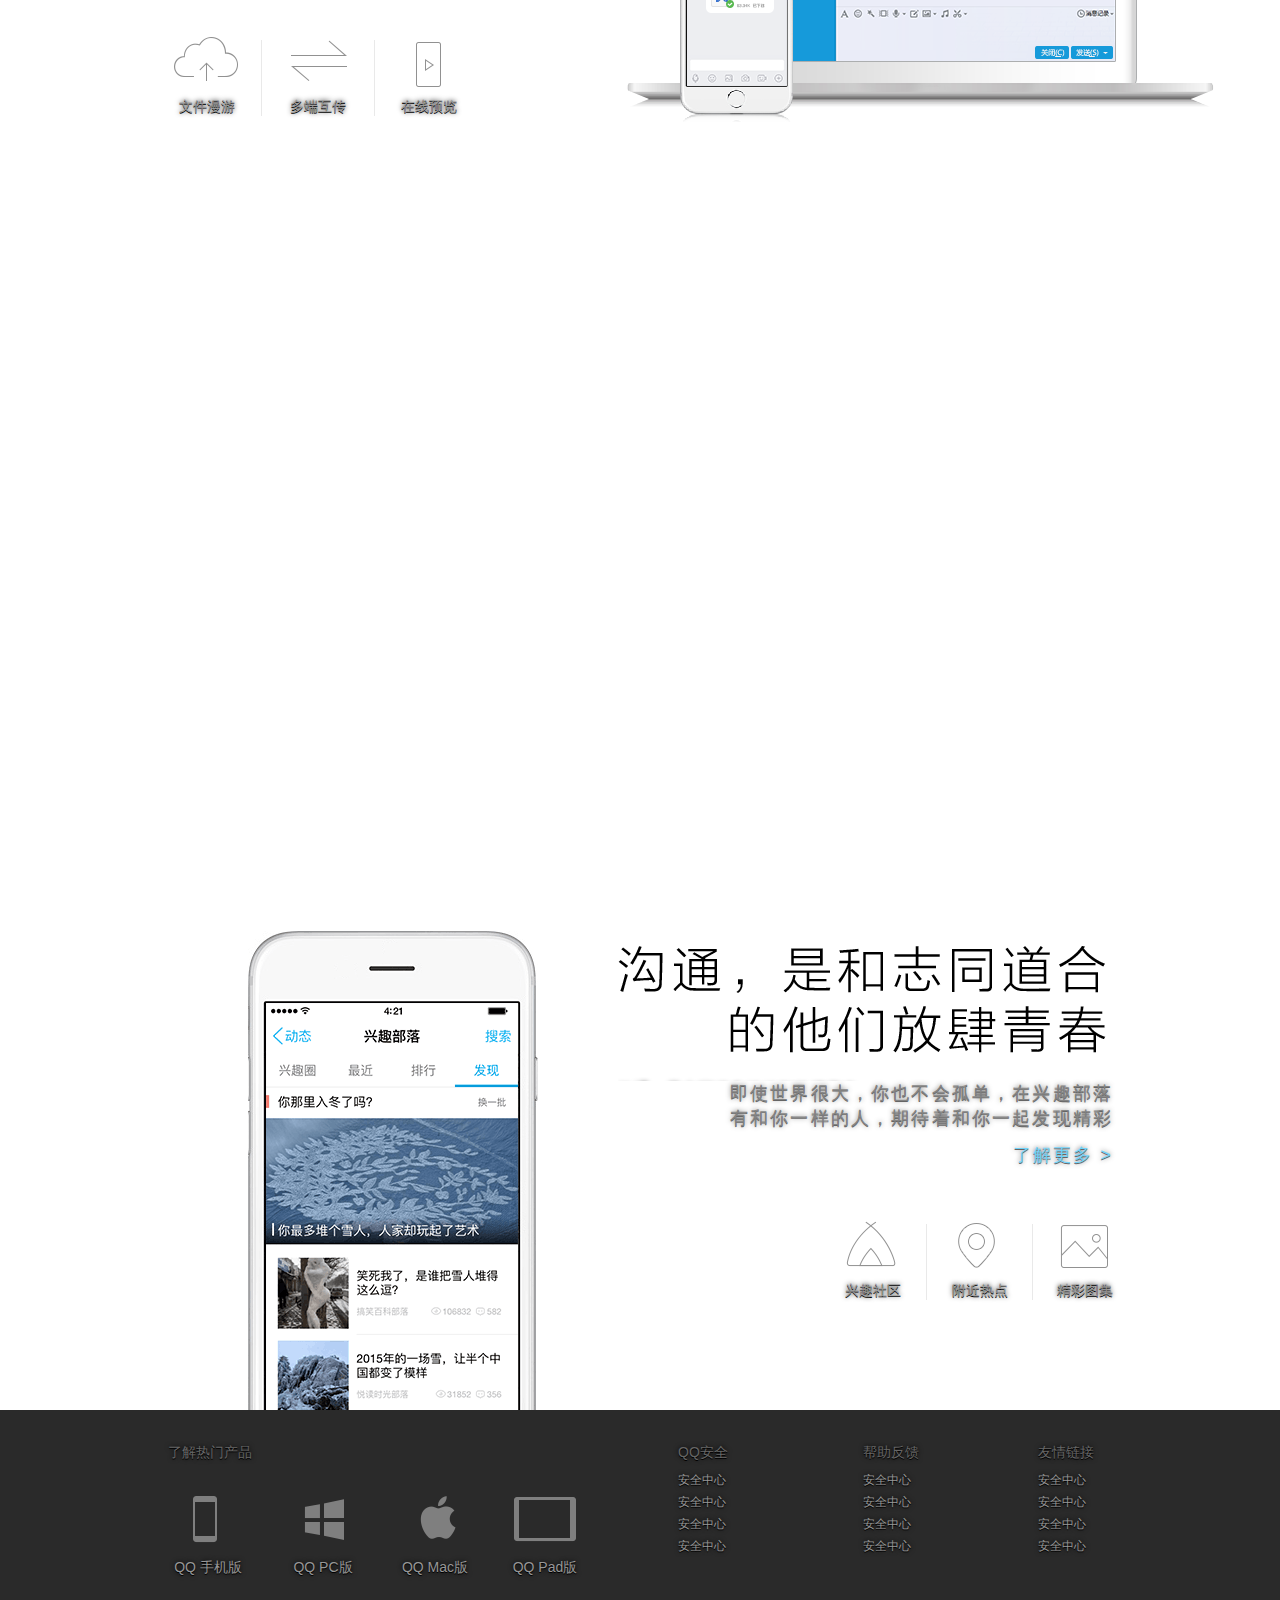
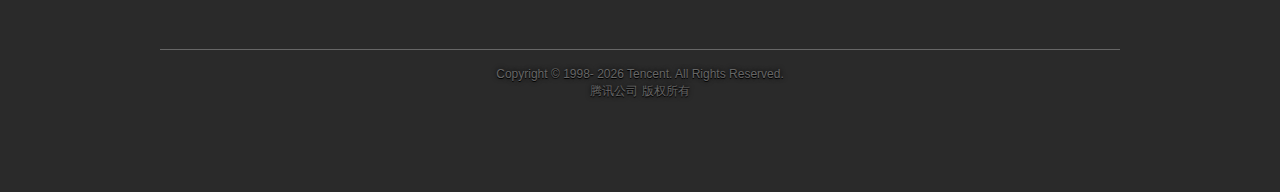
==== commit 3fed4948: "在QQtim中提交的修改，看看成不成" ====
--- a/QQTIM_demo/index.html
+++ b/QQTIM_demo/index.html
@@ -26,6 +26,7 @@
         <div class="toppic">
             <div class="topside">
                 <a href="#" class="logoLink">im.qq.com</a>
+                <h1>这是个测试的部分，看看git能不能用的了？</h1>
                 <ul id="topNav" class="topNav">
                     <li class="current"><a href="#">首页</a></li>
                     <li><a href="#">下载</a></li>
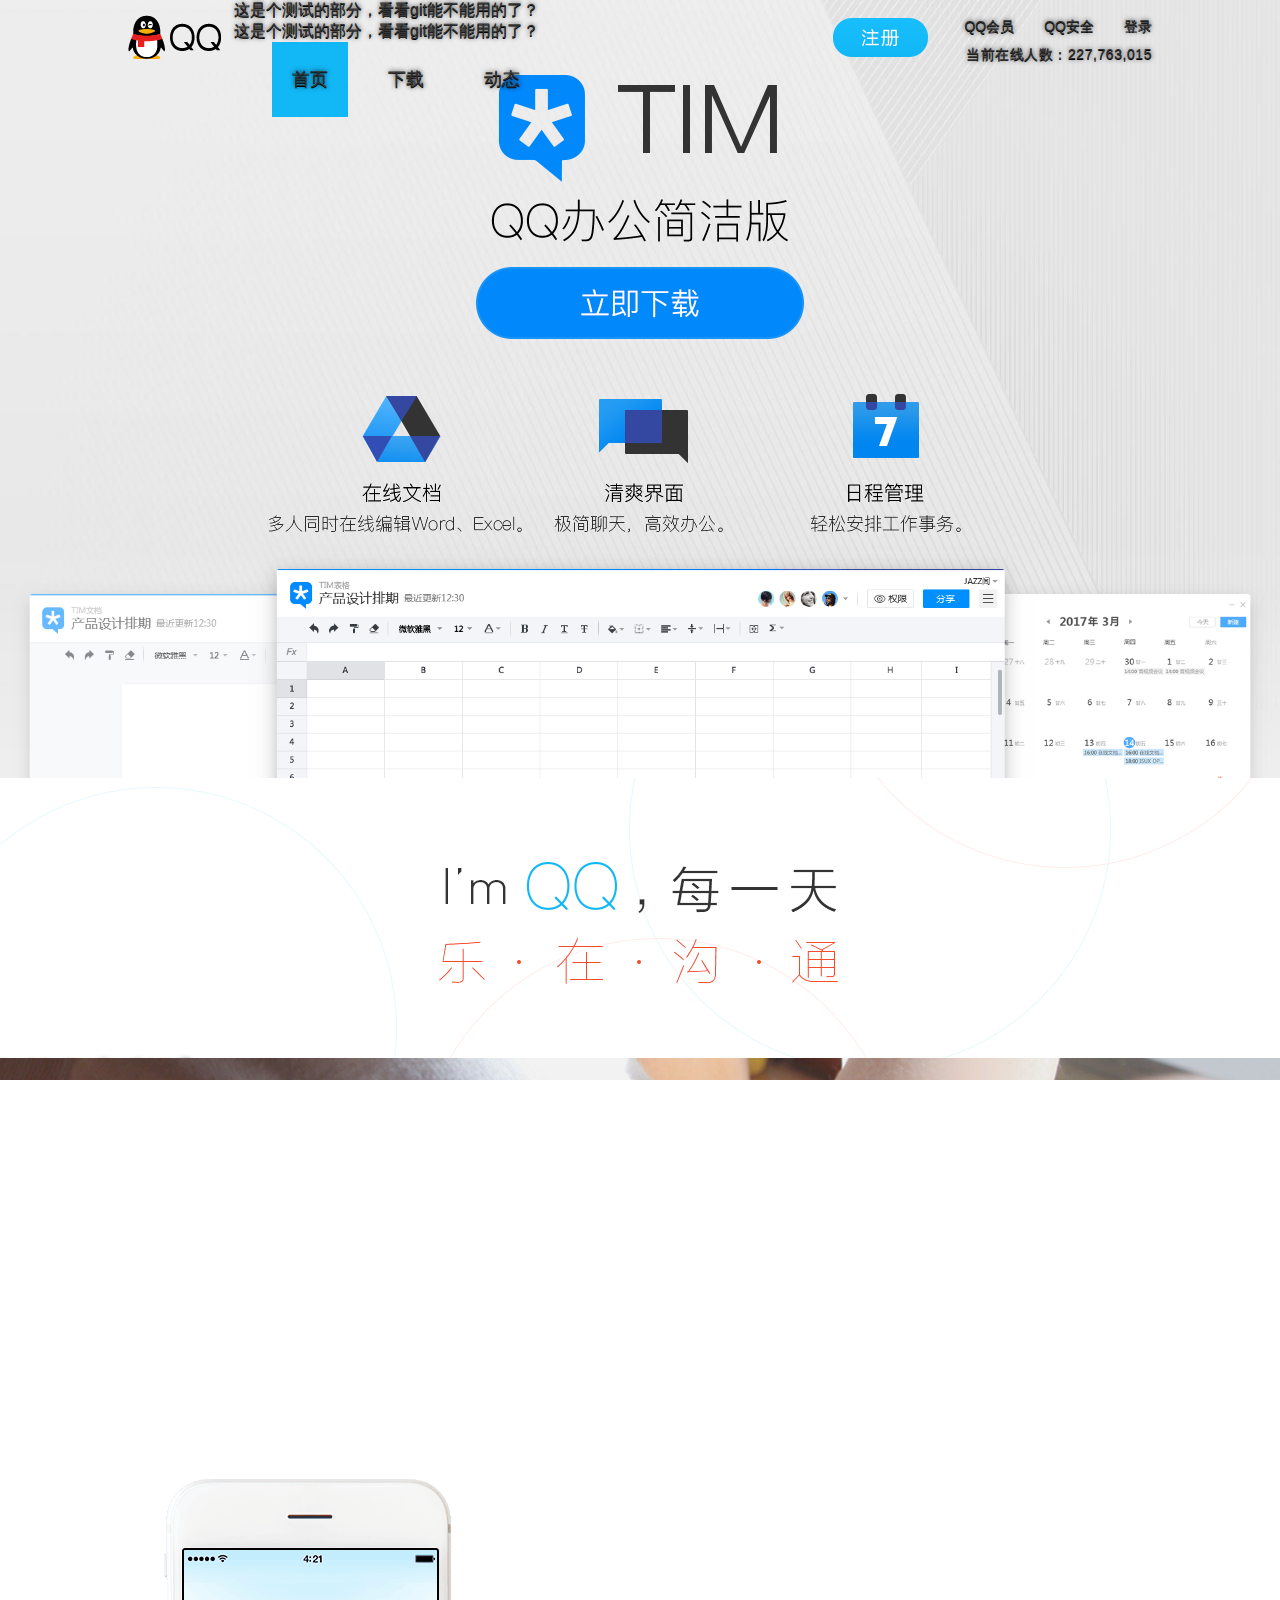
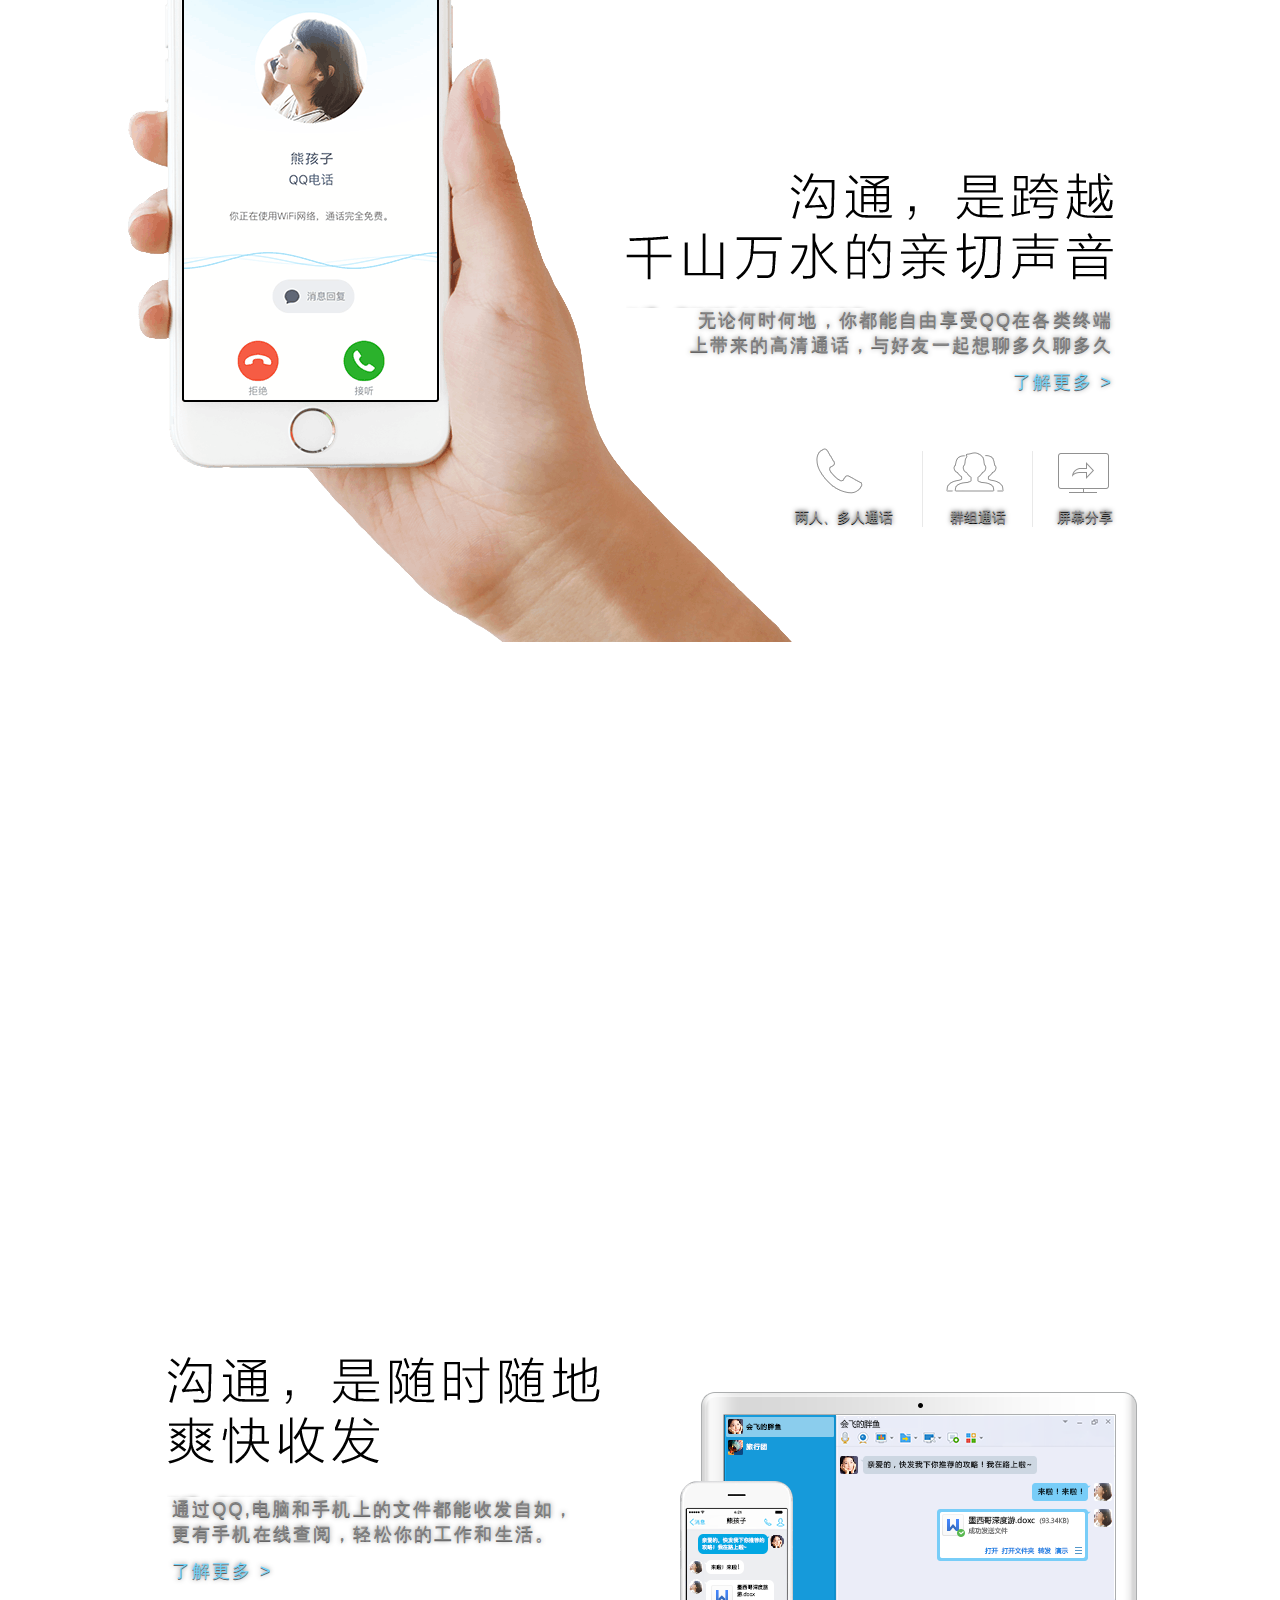
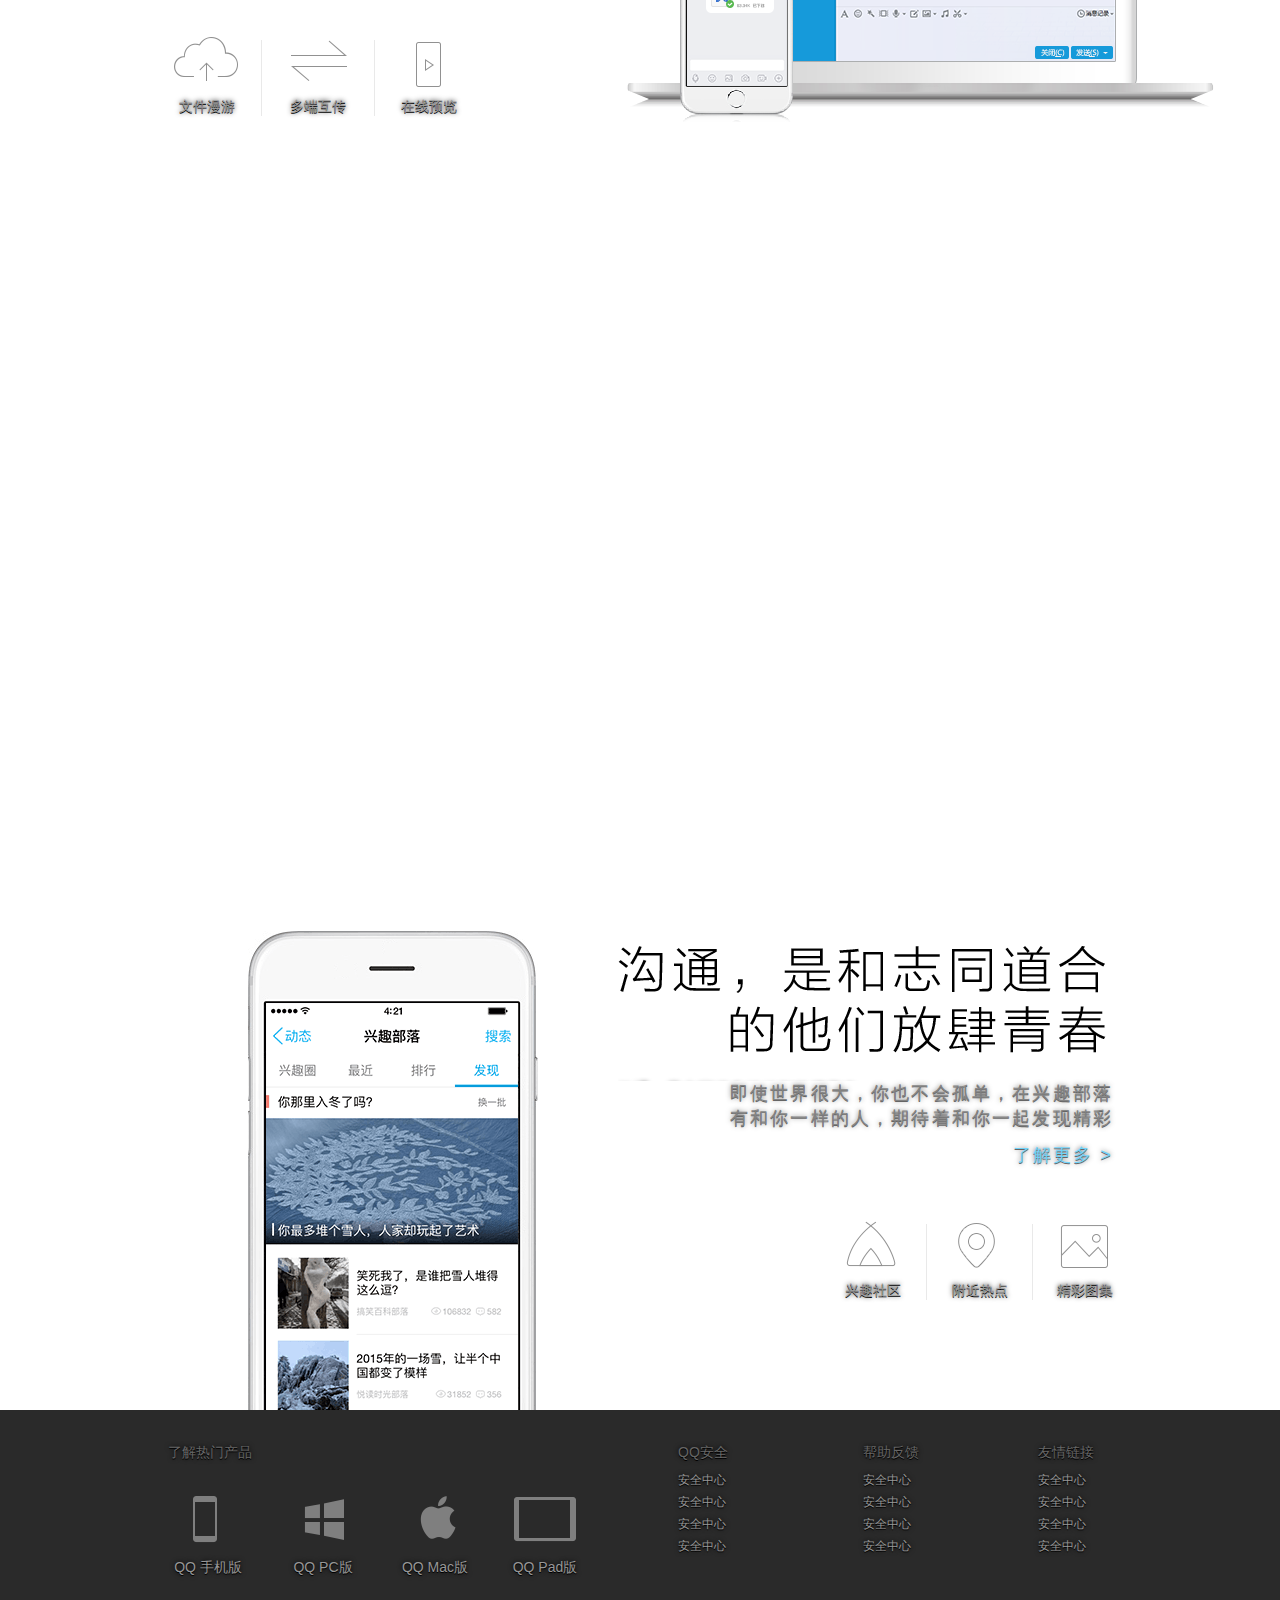
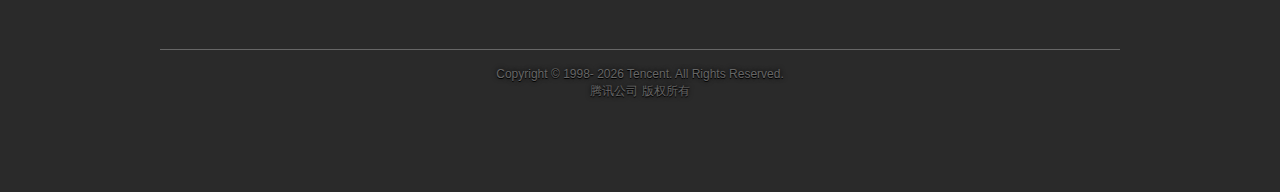
==== commit 0ff387e9: "再去做一个测试" ====
--- a/QQTIM_demo/index.html
+++ b/QQTIM_demo/index.html
@@ -27,6 +27,7 @@
             <div class="topside">
                 <a href="#" class="logoLink">im.qq.com</a>
                 <h1>这是个测试的部分，看看git能不能用的了？</h1>
+                <h1>这是个测试的部分，看看git能不能用的了？</h1>
                 <ul id="topNav" class="topNav">
                     <li class="current"><a href="#">首页</a></li>
                     <li><a href="#">下载</a></li>
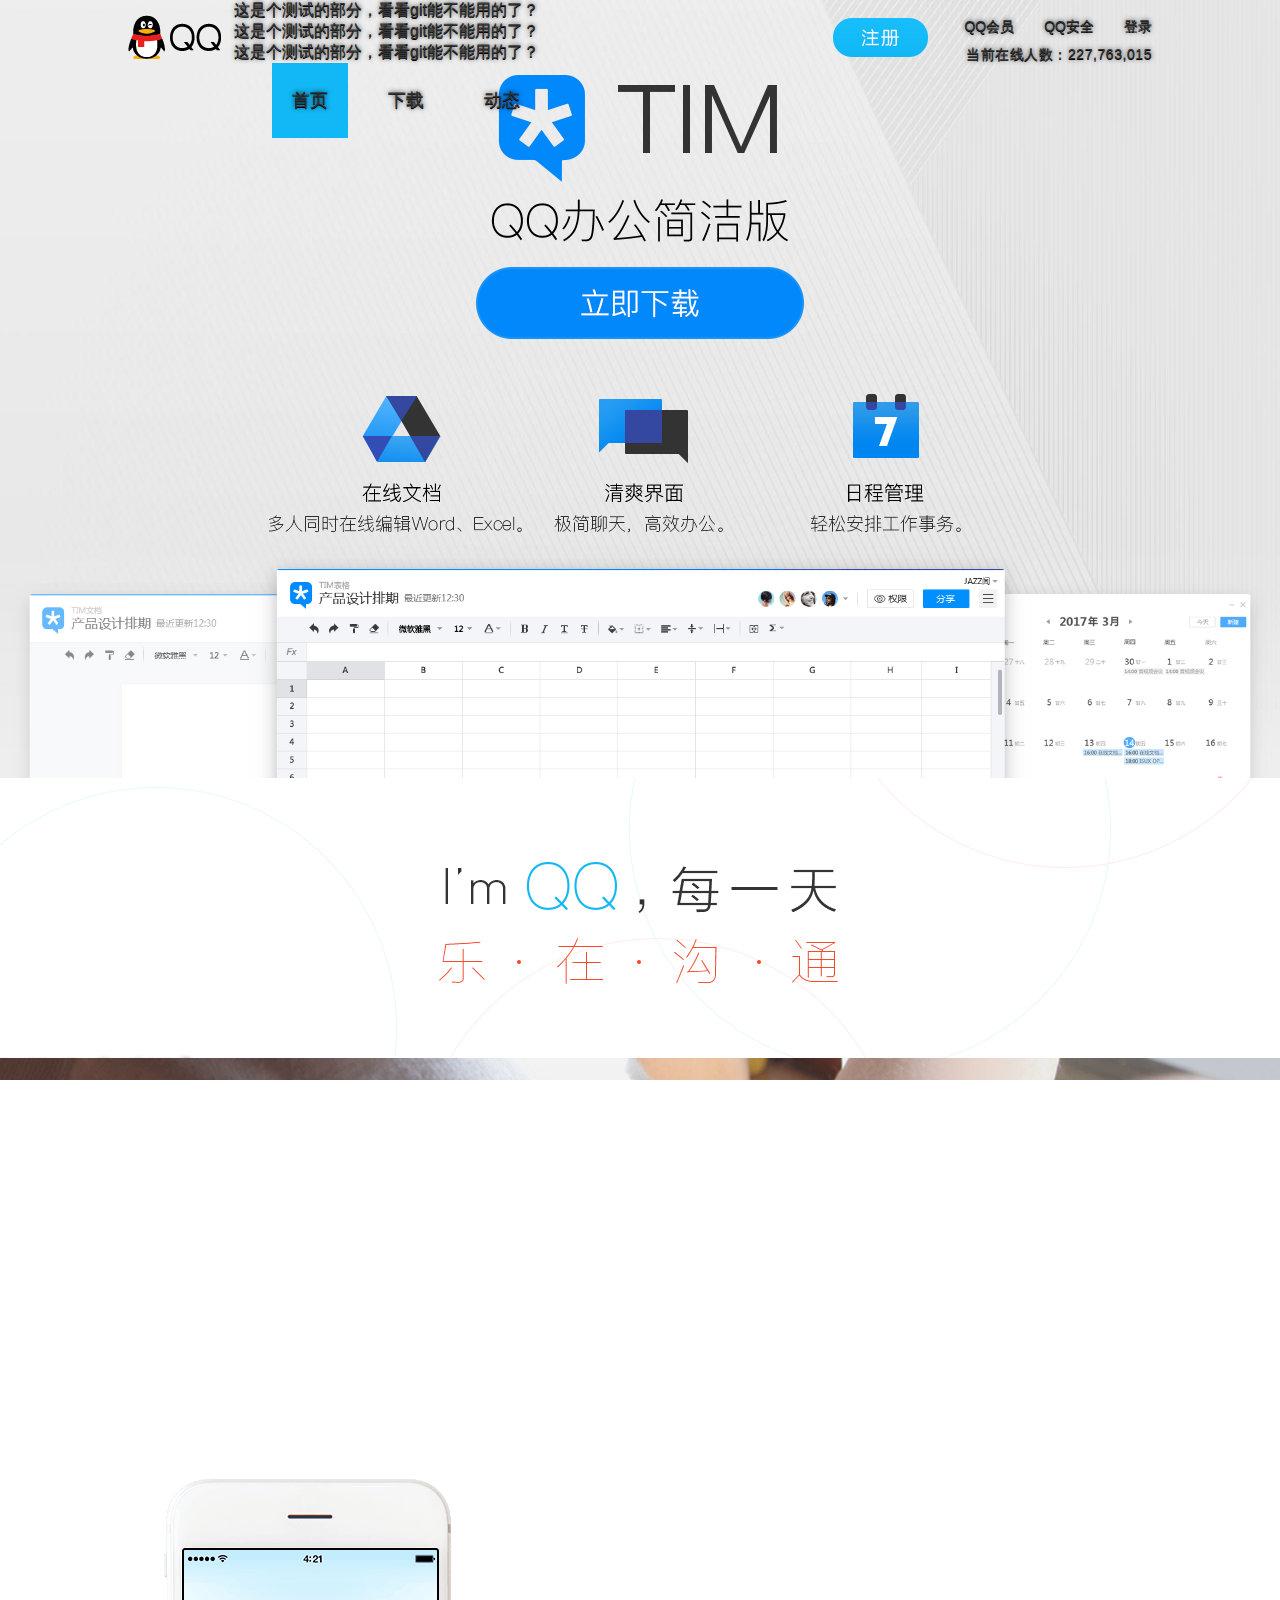
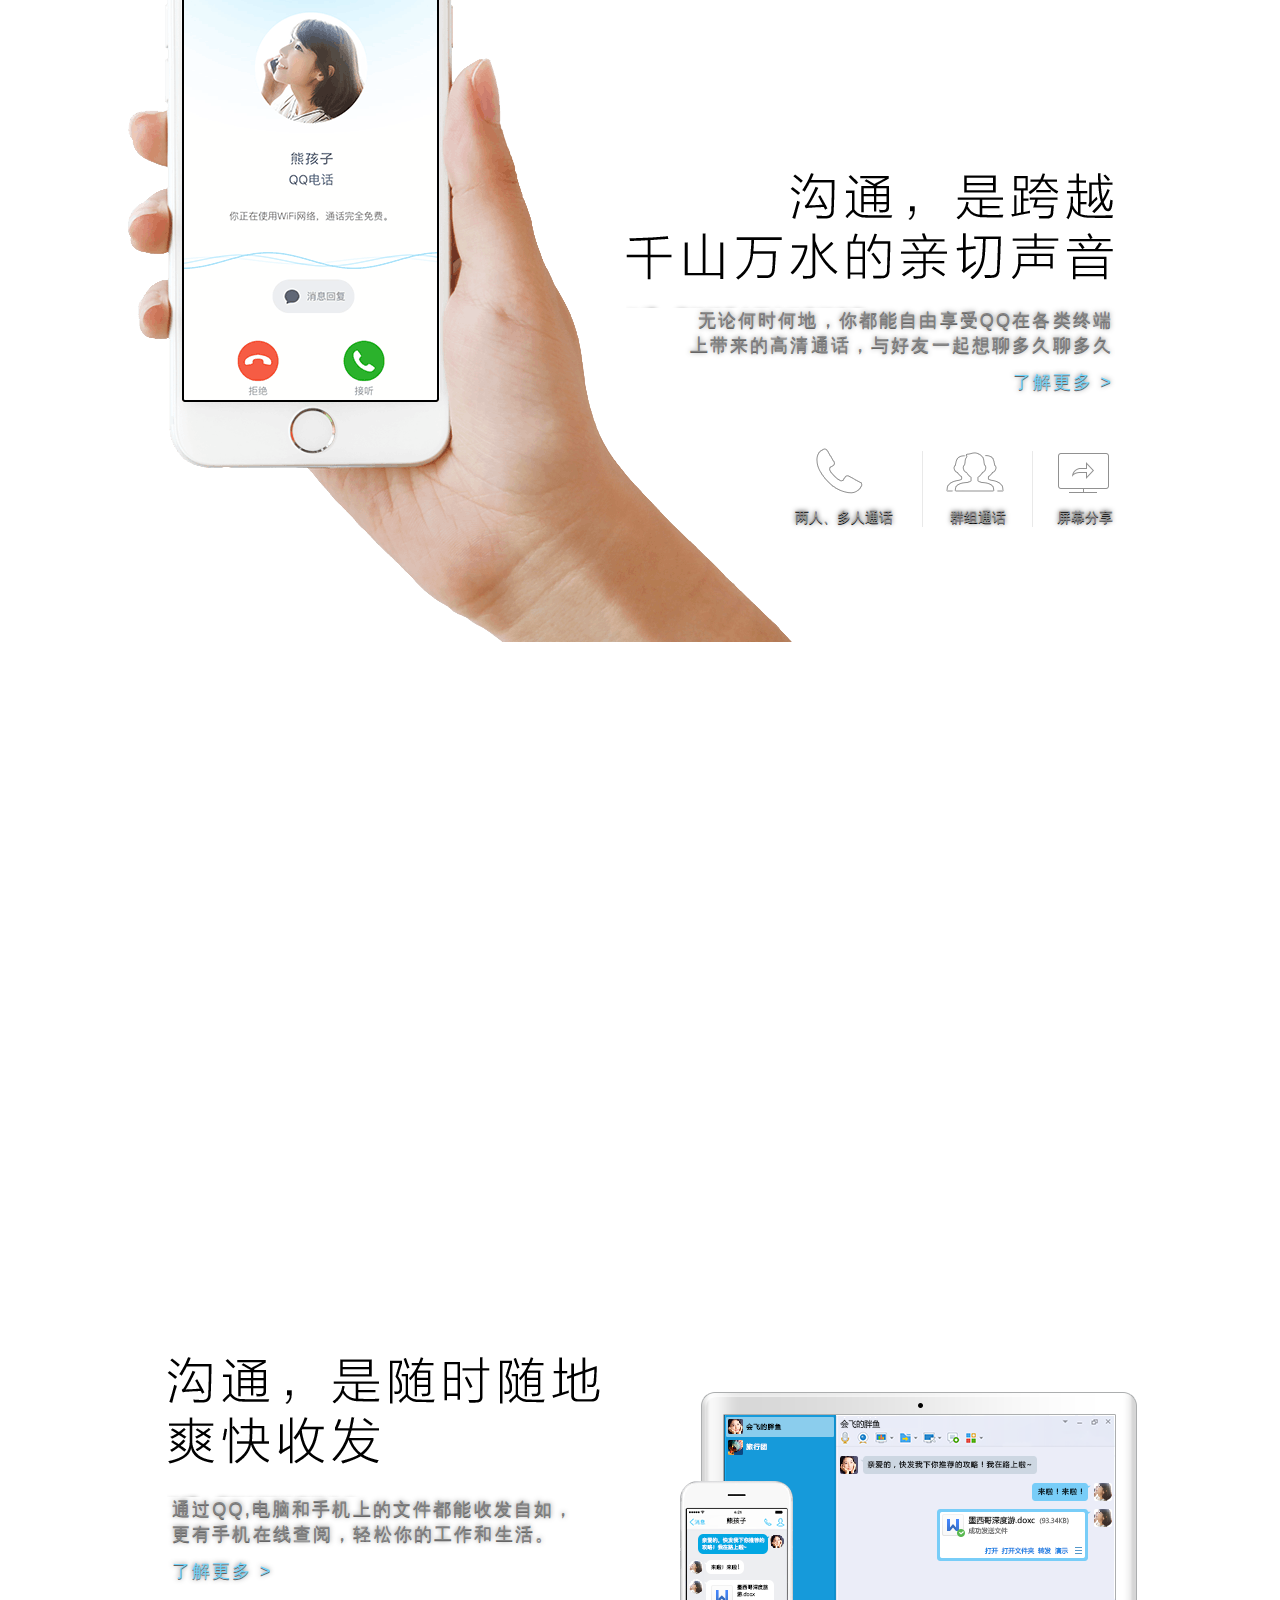
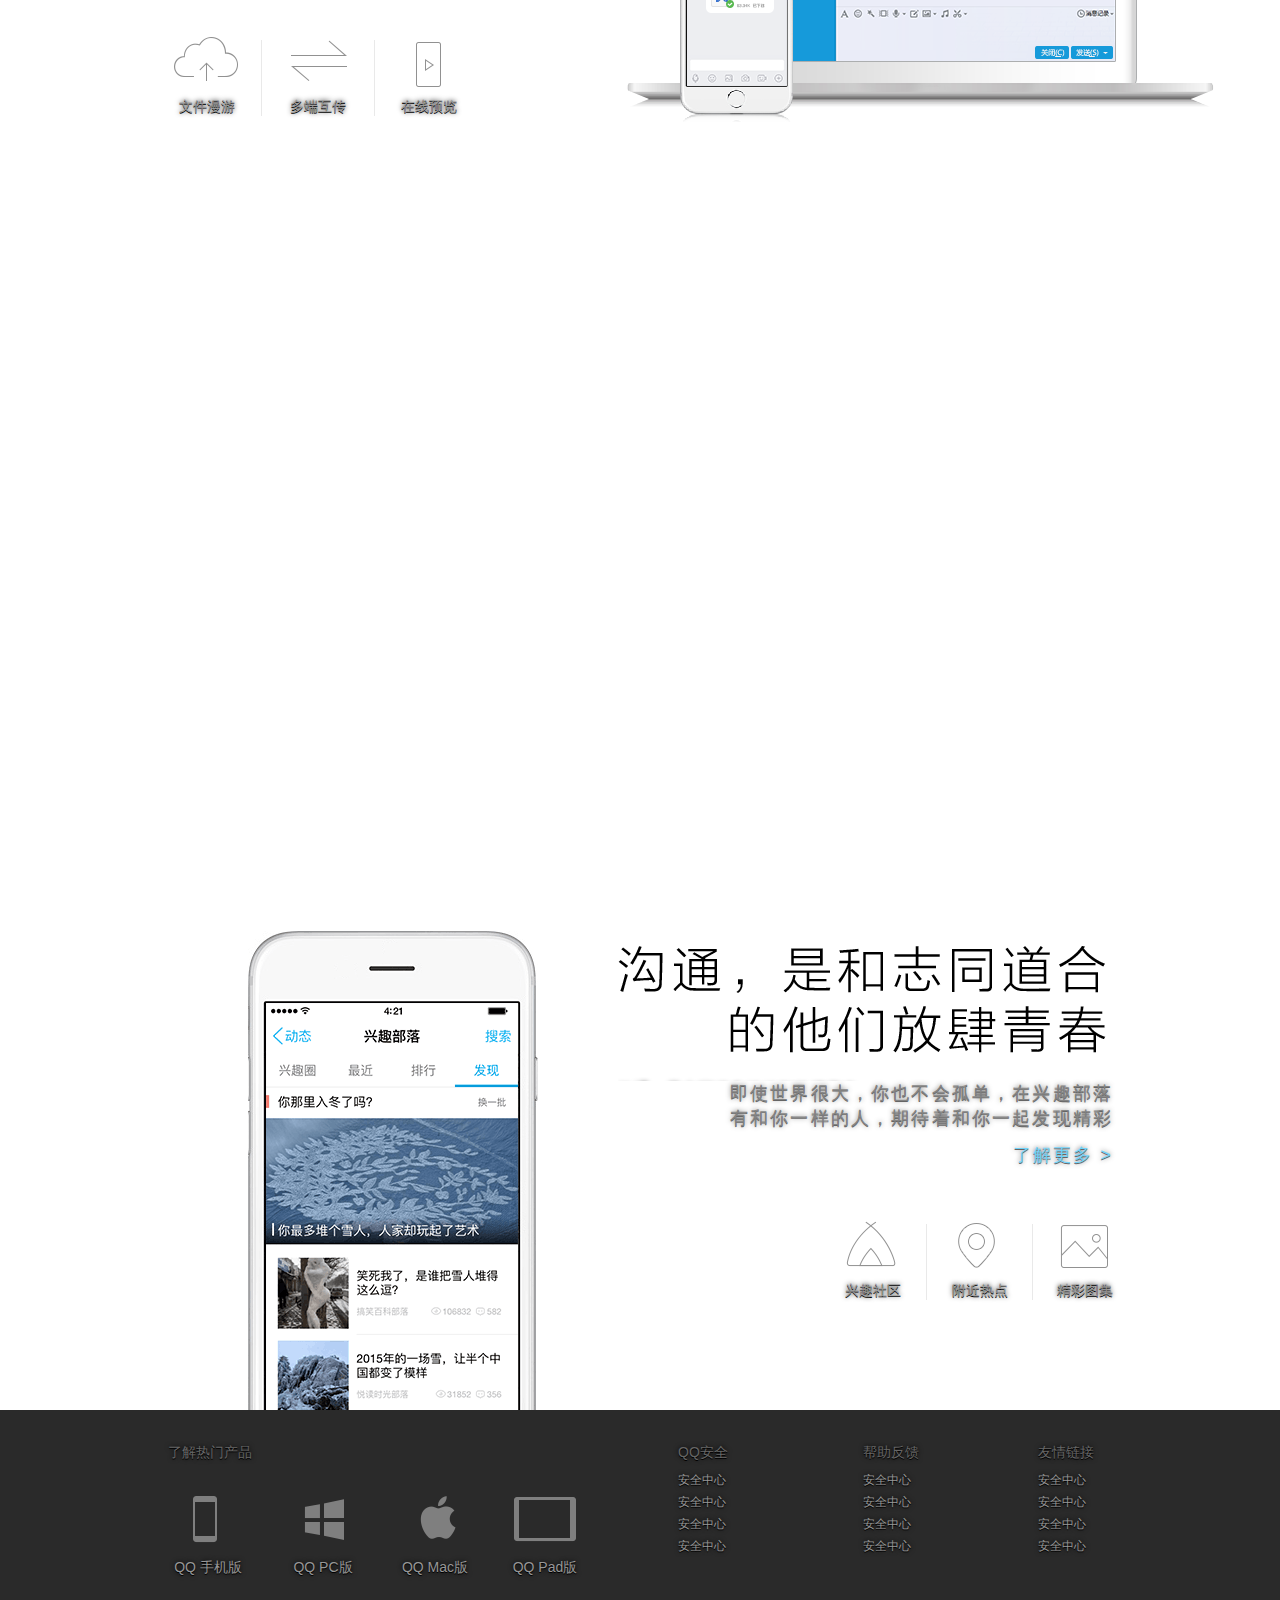
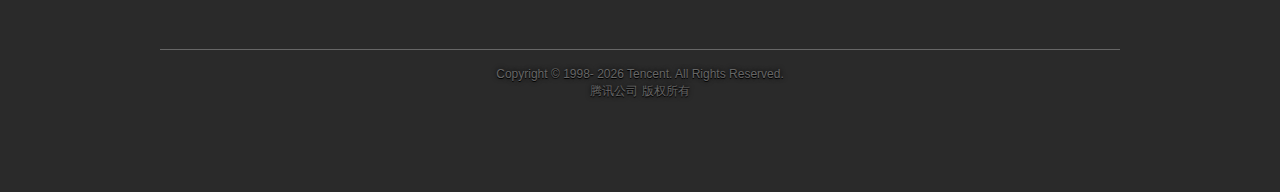
==== commit 615706d7: "第三次测试，再弄一个" ====
--- a/QQTIM_demo/index.html
+++ b/QQTIM_demo/index.html
@@ -28,6 +28,7 @@
                 <a href="#" class="logoLink">im.qq.com</a>
                 <h1>这是个测试的部分，看看git能不能用的了？</h1>
                 <h1>这是个测试的部分，看看git能不能用的了？</h1>
+                <h1>这是个测试的部分，看看git能不能用的了？</h1>
                 <ul id="topNav" class="topNav">
                     <li class="current"><a href="#">首页</a></li>
                     <li><a href="#">下载</a></li>
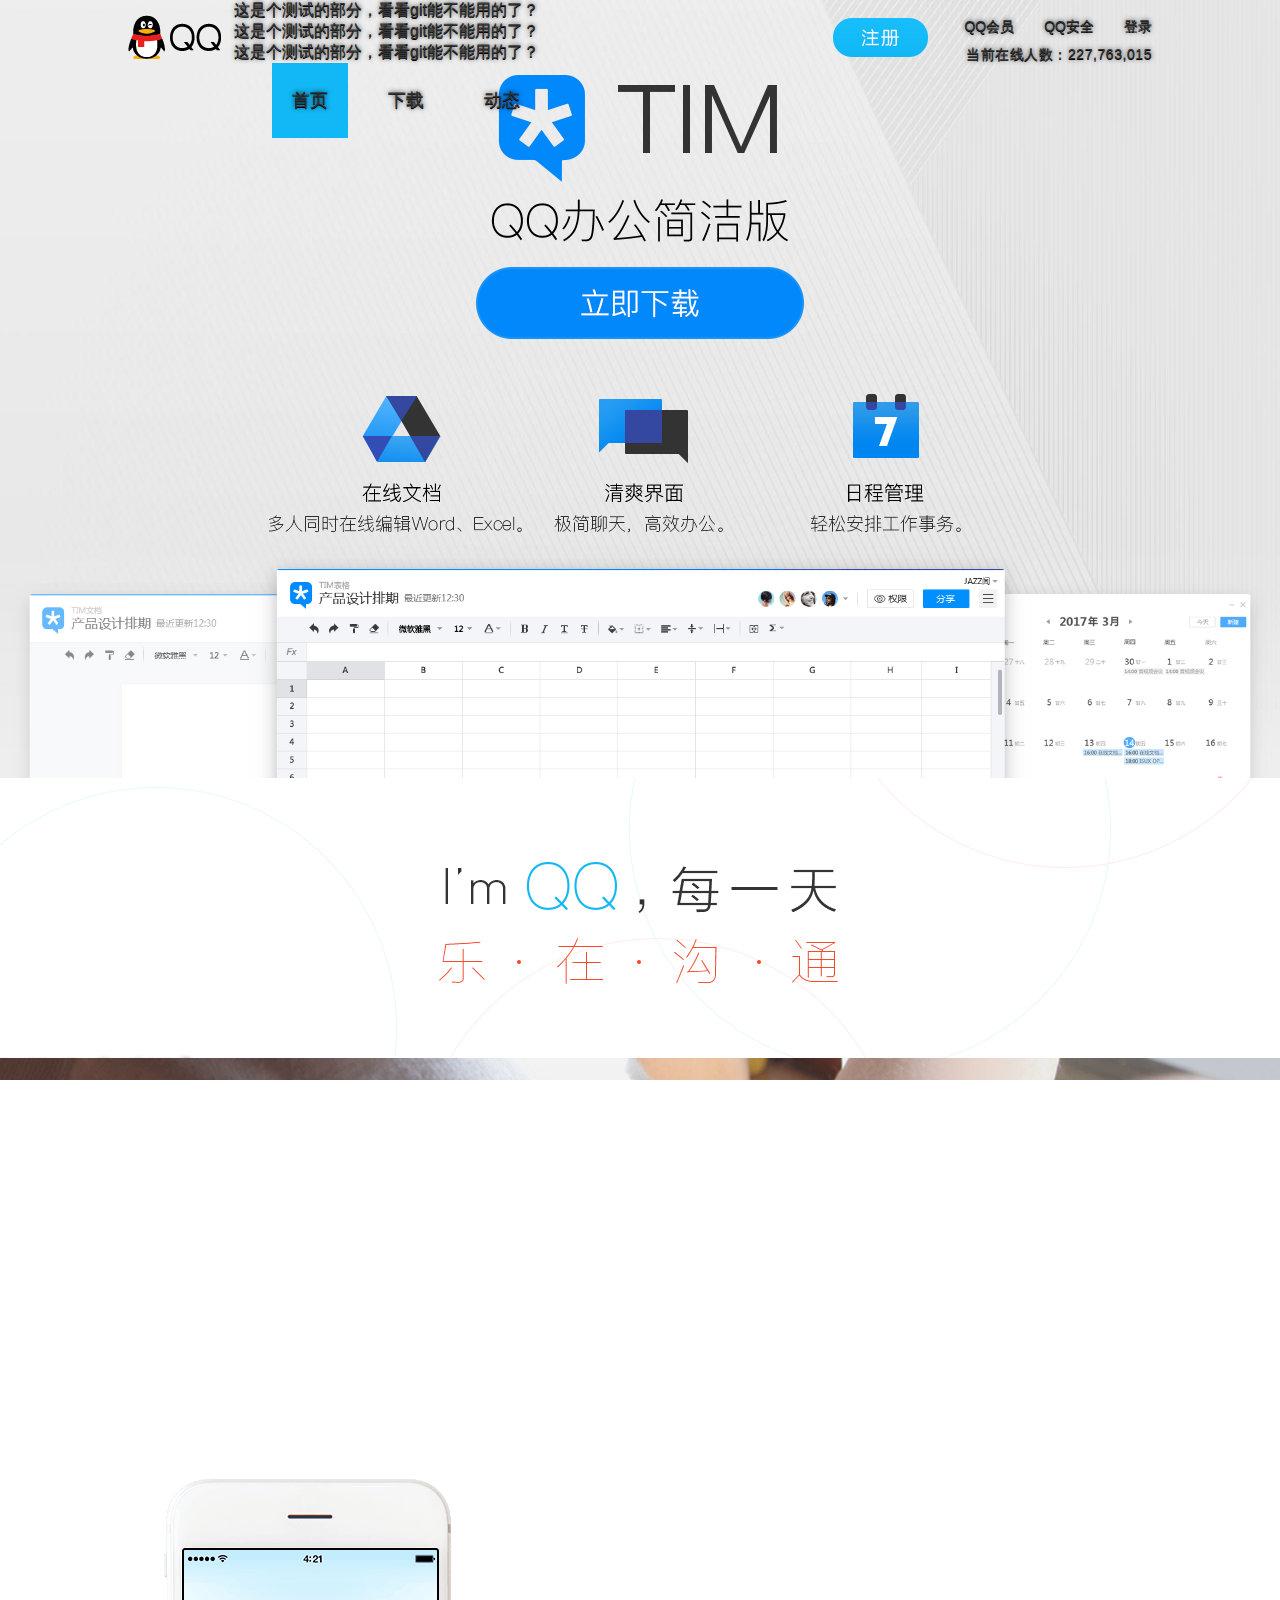
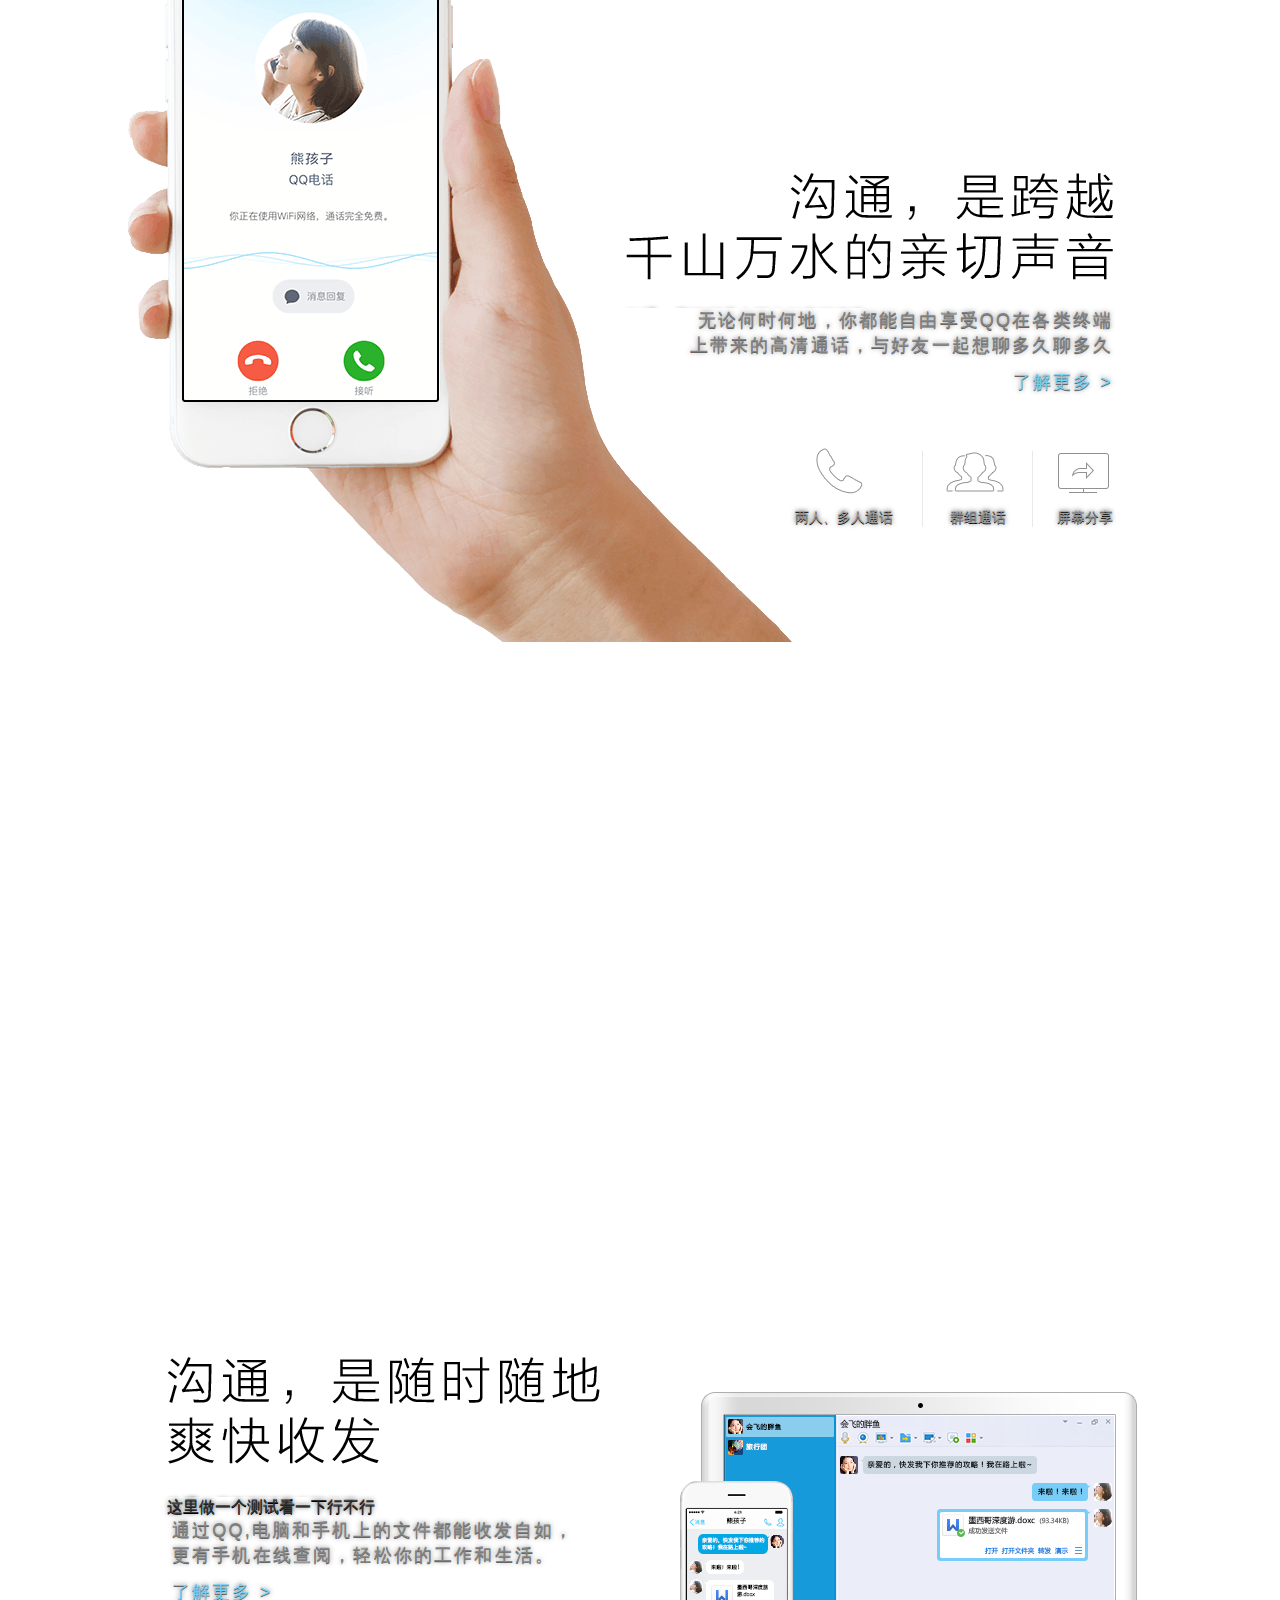
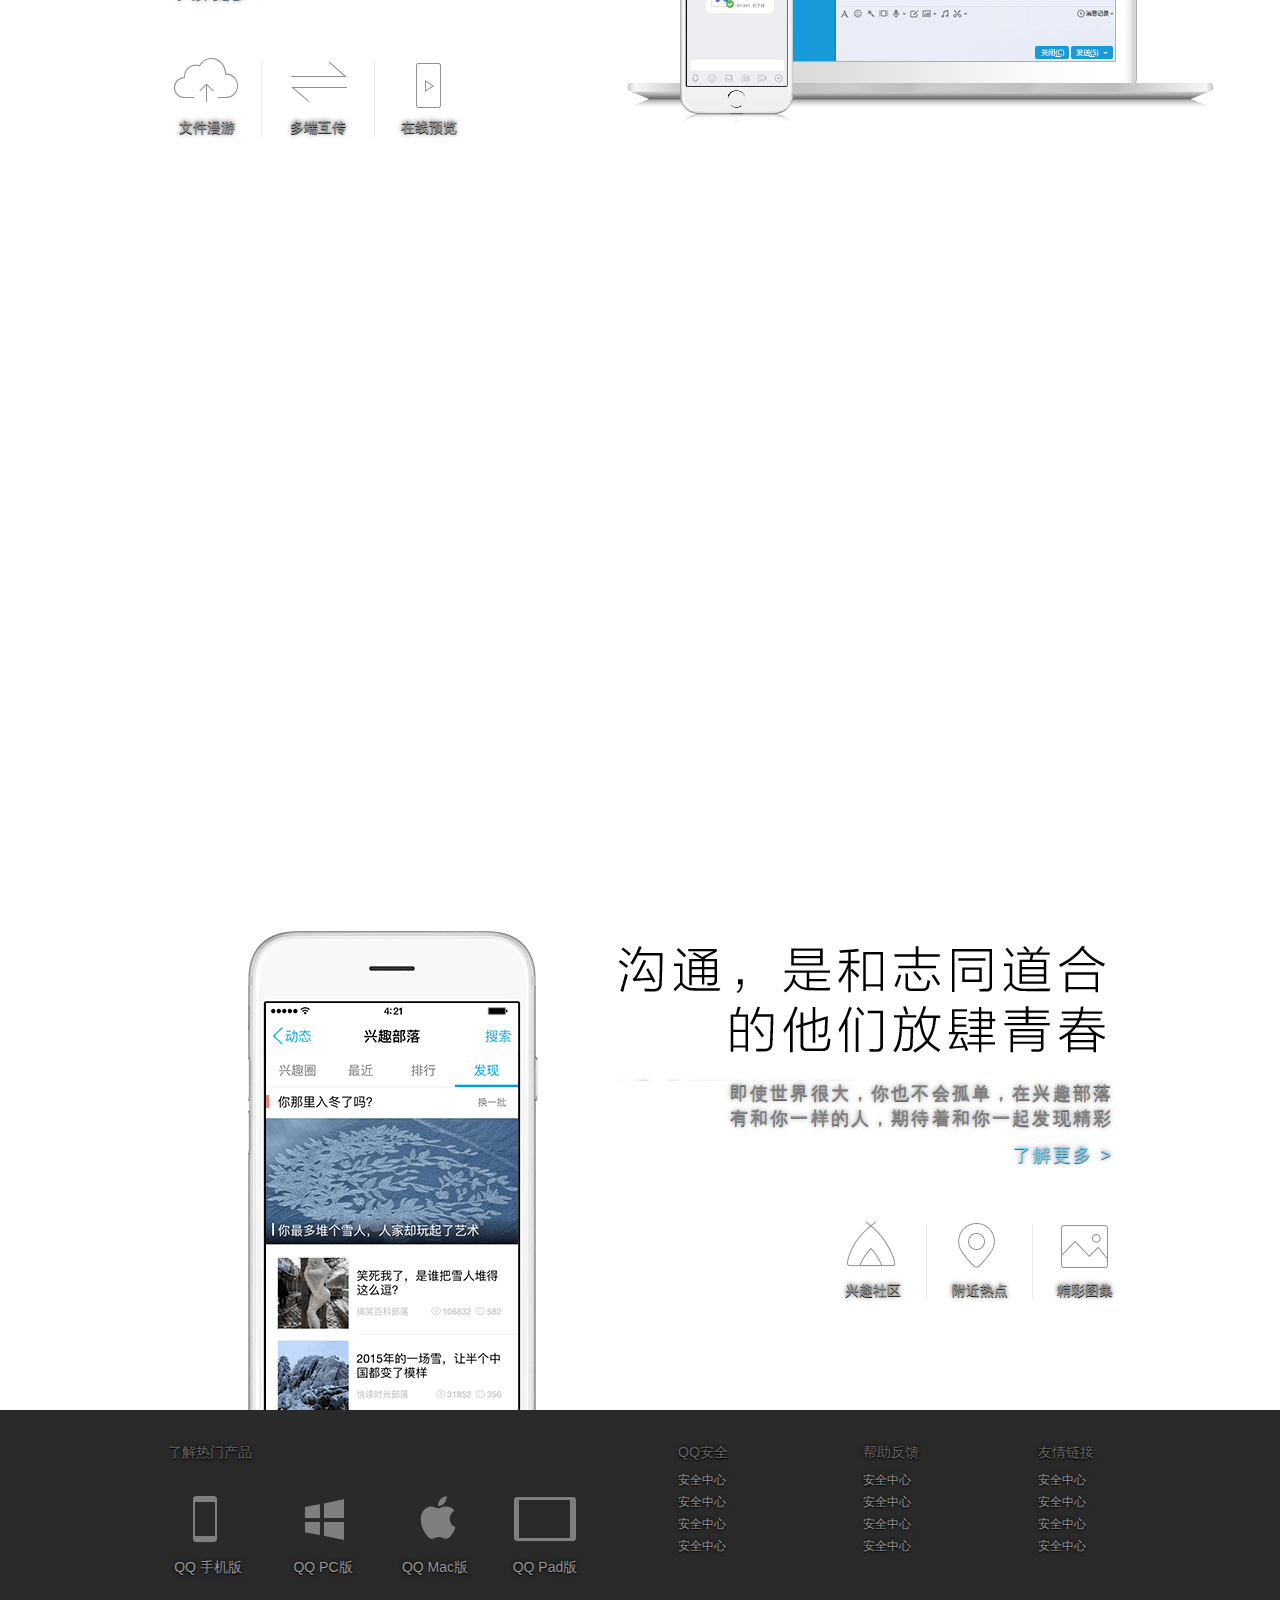
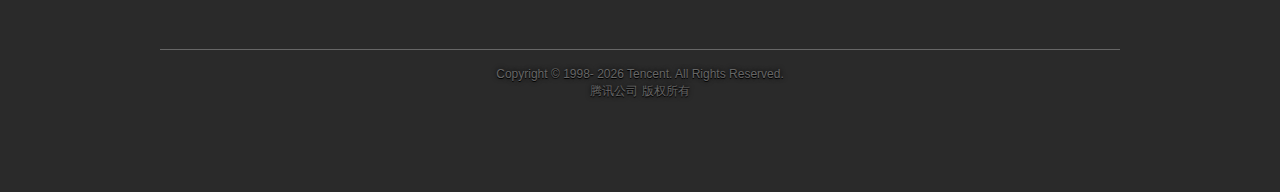
==== commit a2db1f90: "Update index.html" ====
--- a/QQTIM_demo/index.html
+++ b/QQTIM_demo/index.html
@@ -106,6 +106,7 @@
         <div class="qw960">
             <div class="txtwrap">
                 <h2>沟通，是随时随地爽快收发</h2>
+                <h3>这里做一个测试看一下行不行</h3>
                 <p>通过QQ,电脑和手机上的文件都能收发自如，<br />更有手机在线查阅，轻松你的工作和生活。</p>
                 <p><a class="knmore" href="#" target="_blank">了解更多 &gt;</a></p>
                 <ul class="figs">
@@ -213,4 +214,4 @@
 
 </body>
 
-</html>+</html>
--- a/QQTIM_demo/css/style.css
+++ b/QQTIM_demo/css/style.css
@@ -11,6 +11,7 @@
 section,
 summary {
     display: block
+    /* git怎么没有变化 */
 }
 
 audio,
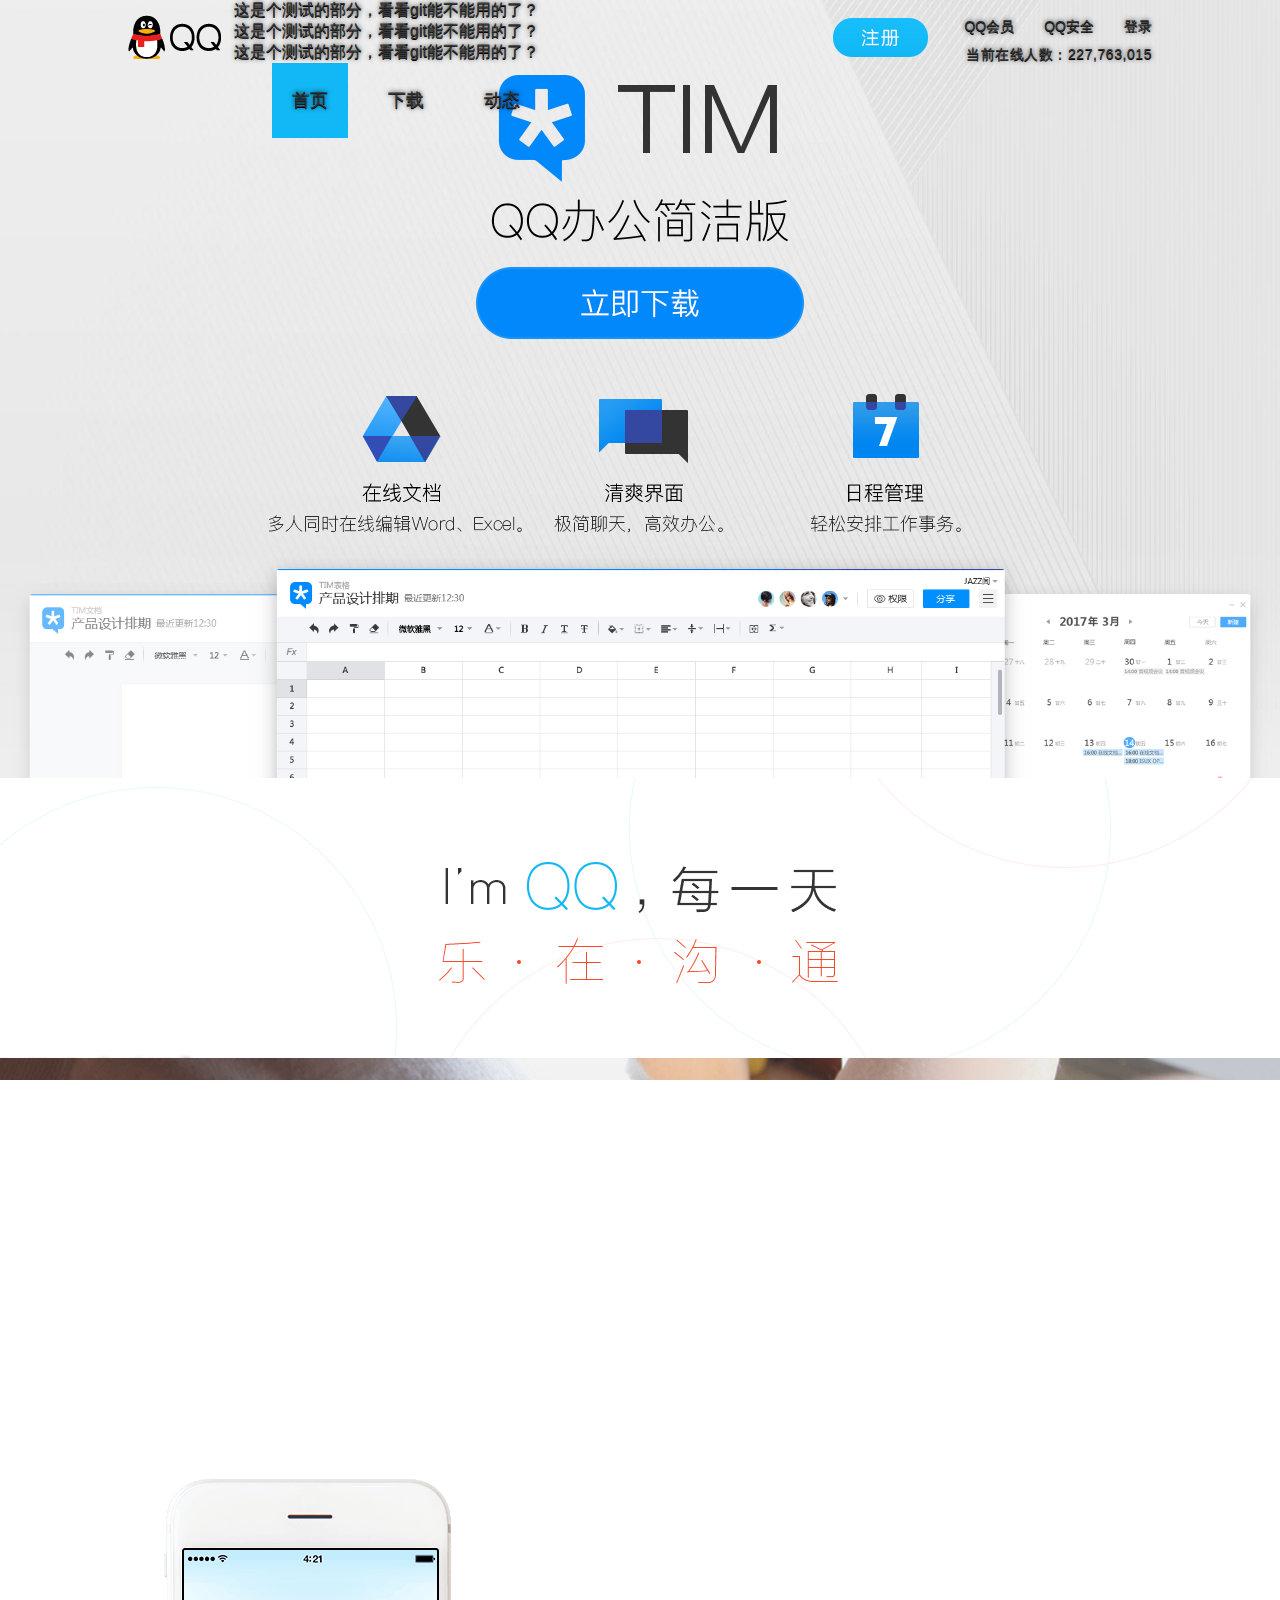
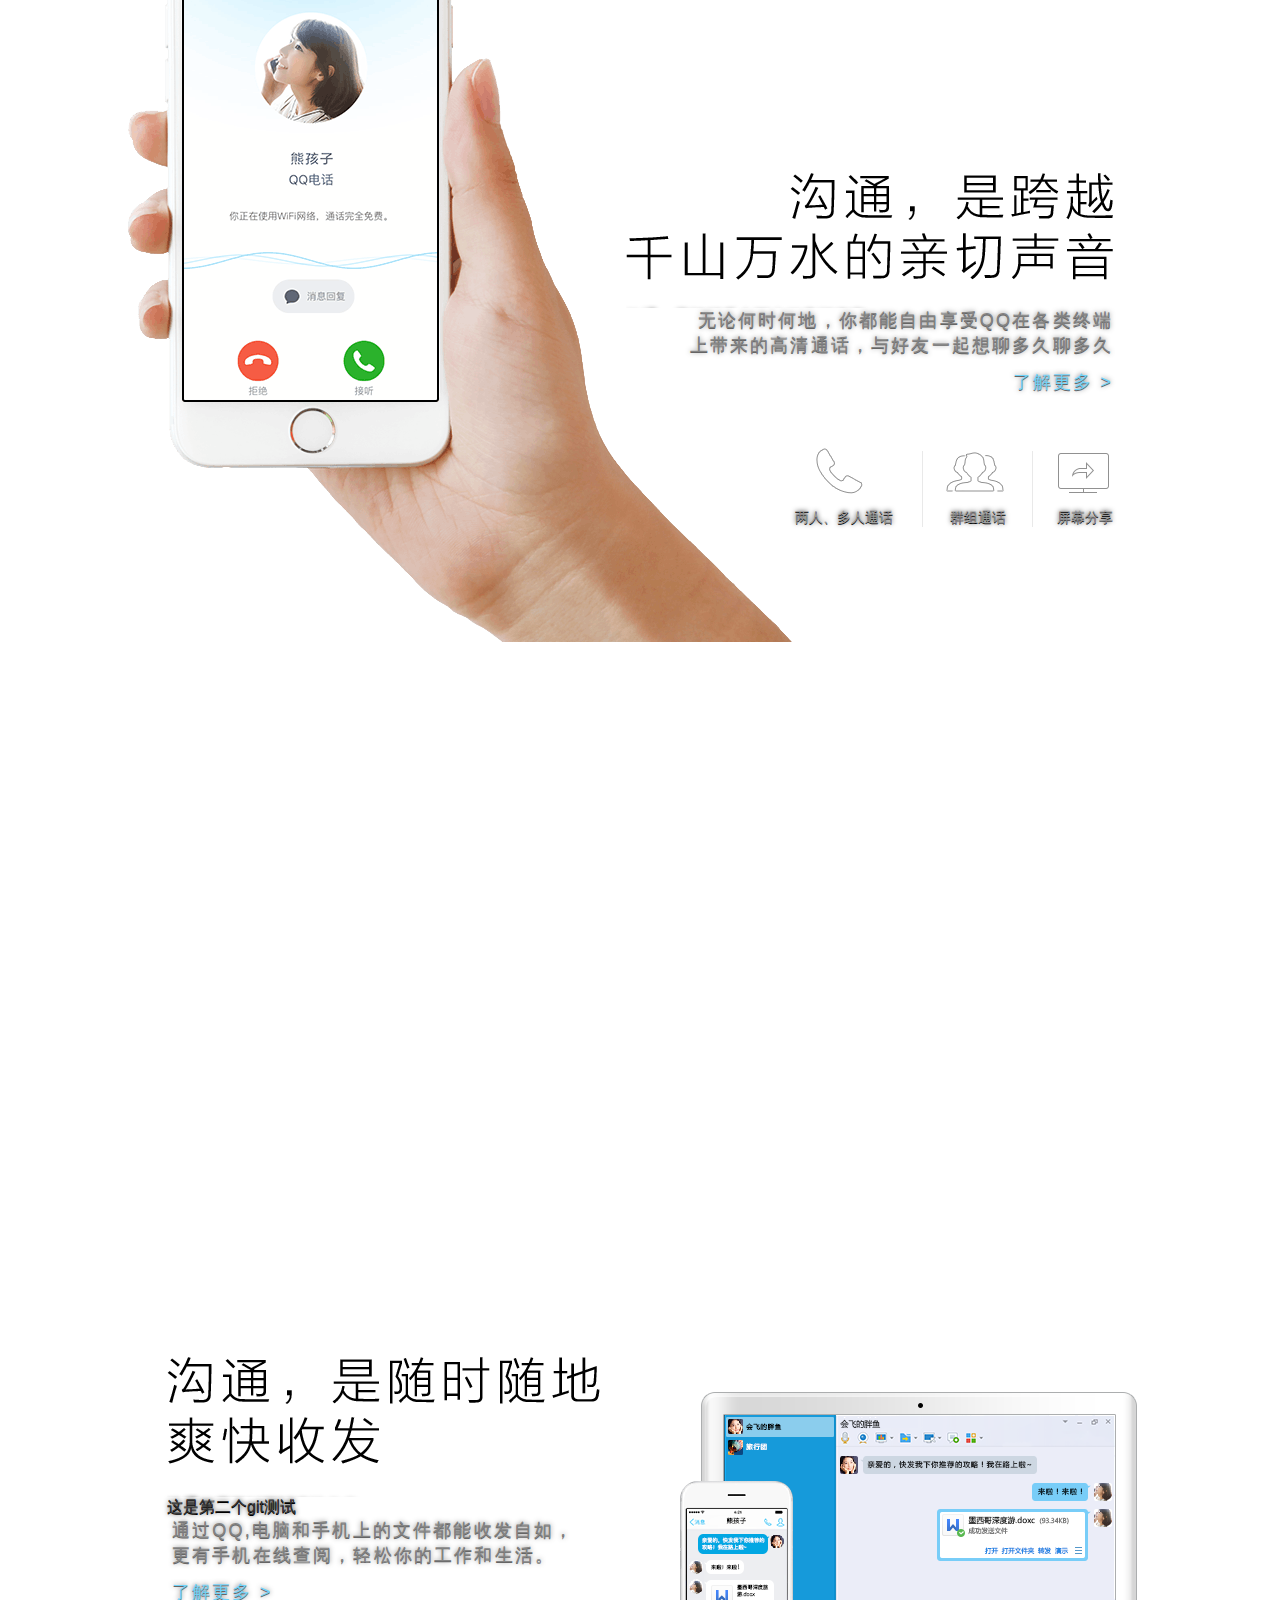
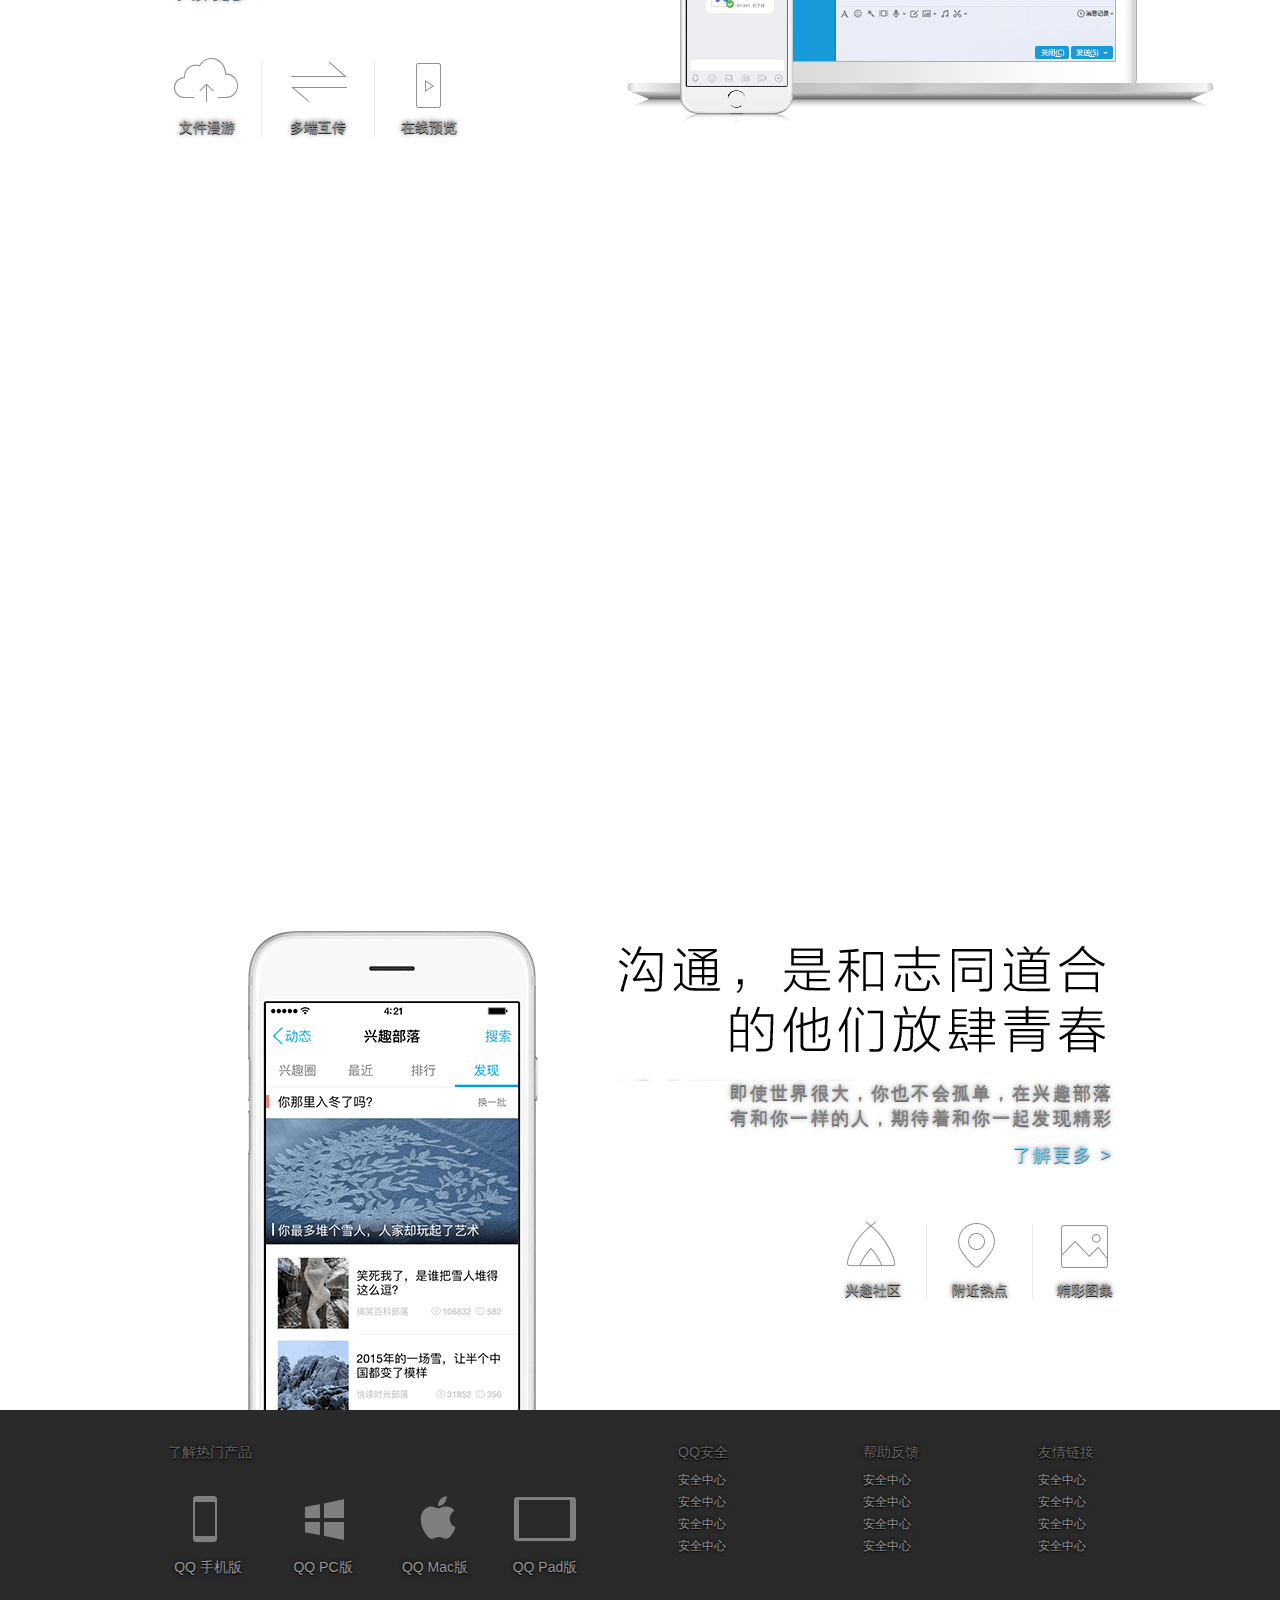
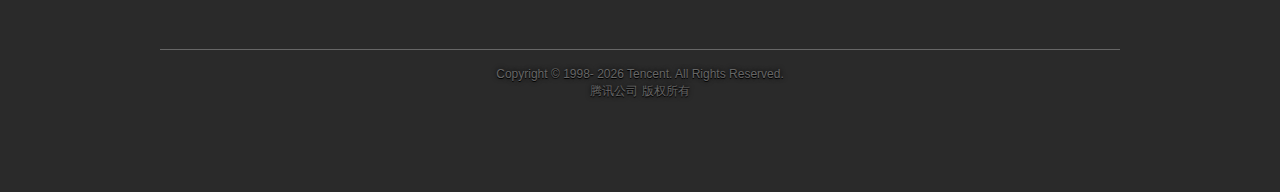
==== commit fbc57a9d: "测试" ====
--- a/QQTIM_demo/index.html
+++ b/QQTIM_demo/index.html
@@ -106,7 +106,7 @@
         <div class="qw960">
             <div class="txtwrap">
                 <h2>沟通，是随时随地爽快收发</h2>
-                <h3>这里做一个测试看一下行不行</h3>
+                <h3>这是第二个git测试</h3>
                 <p>通过QQ,电脑和手机上的文件都能收发自如，<br />更有手机在线查阅，轻松你的工作和生活。</p>
                 <p><a class="knmore" href="#" target="_blank">了解更多 &gt;</a></p>
                 <ul class="figs">
